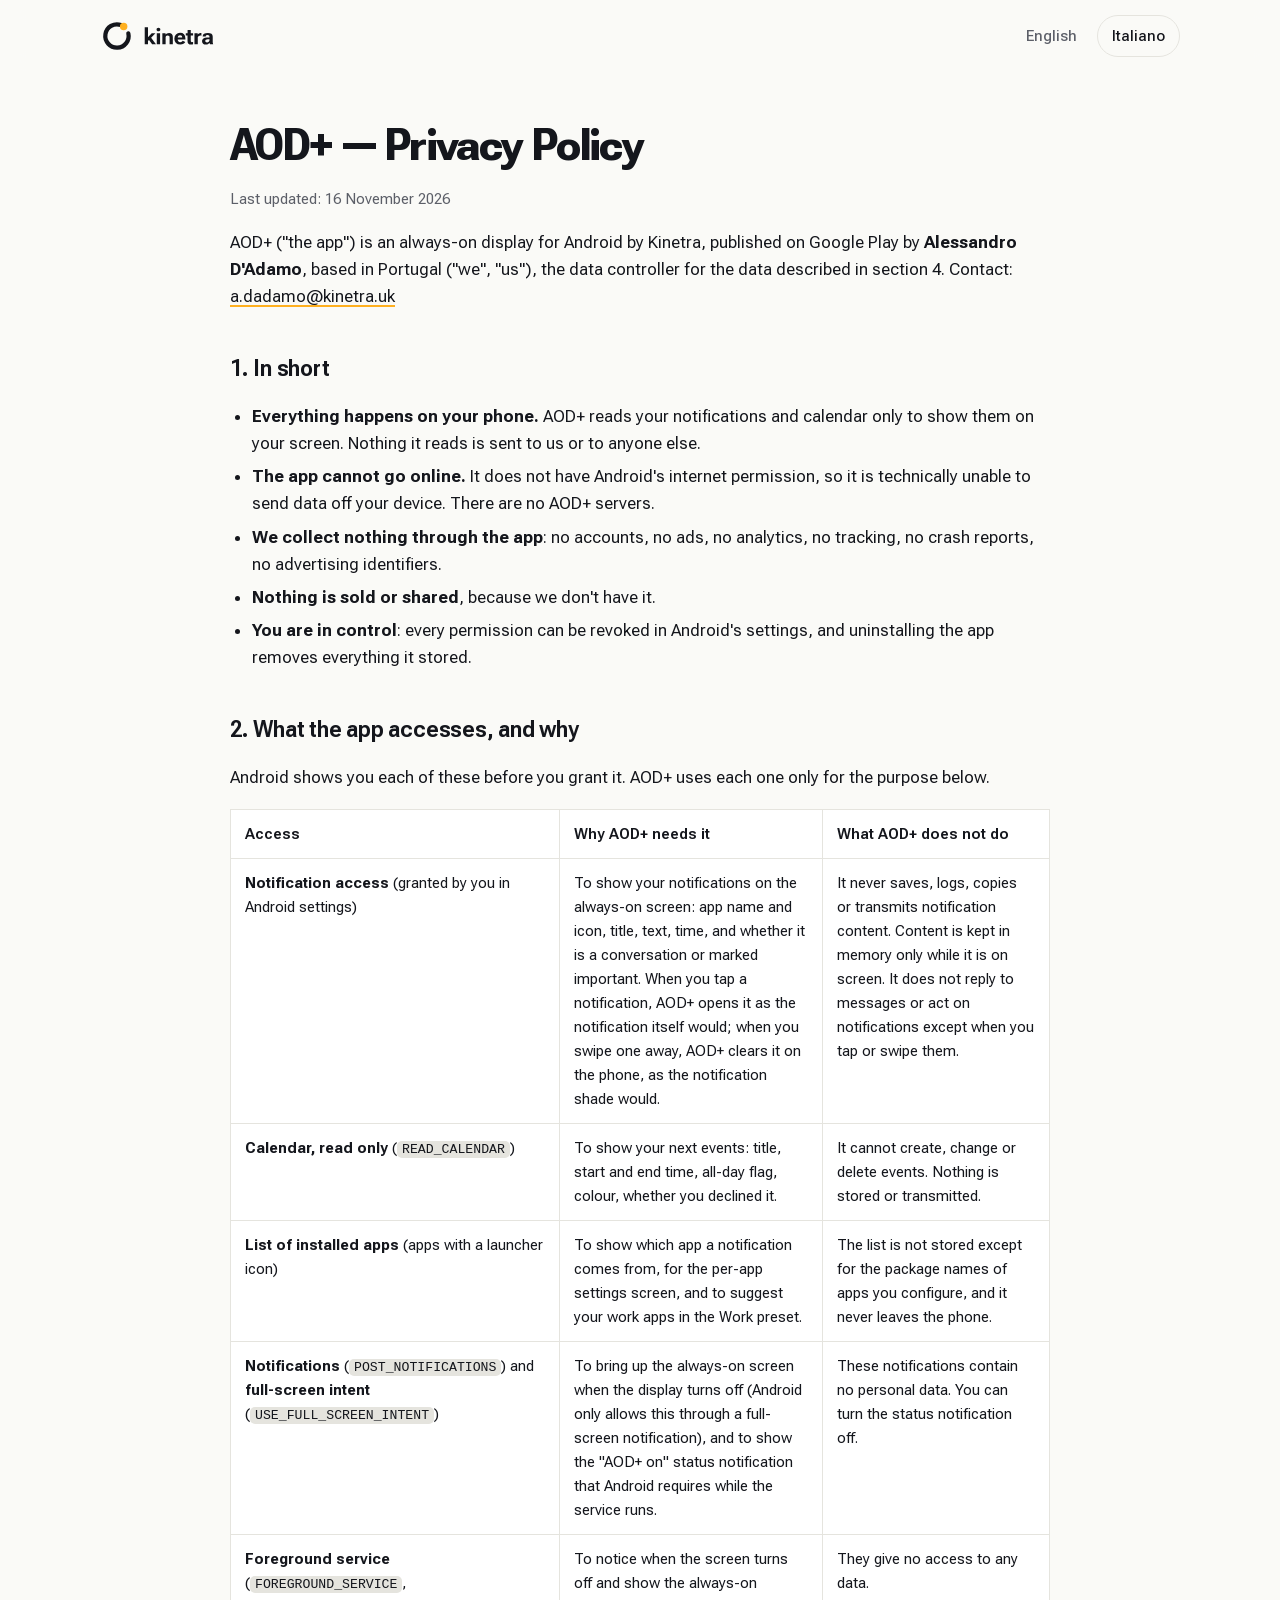
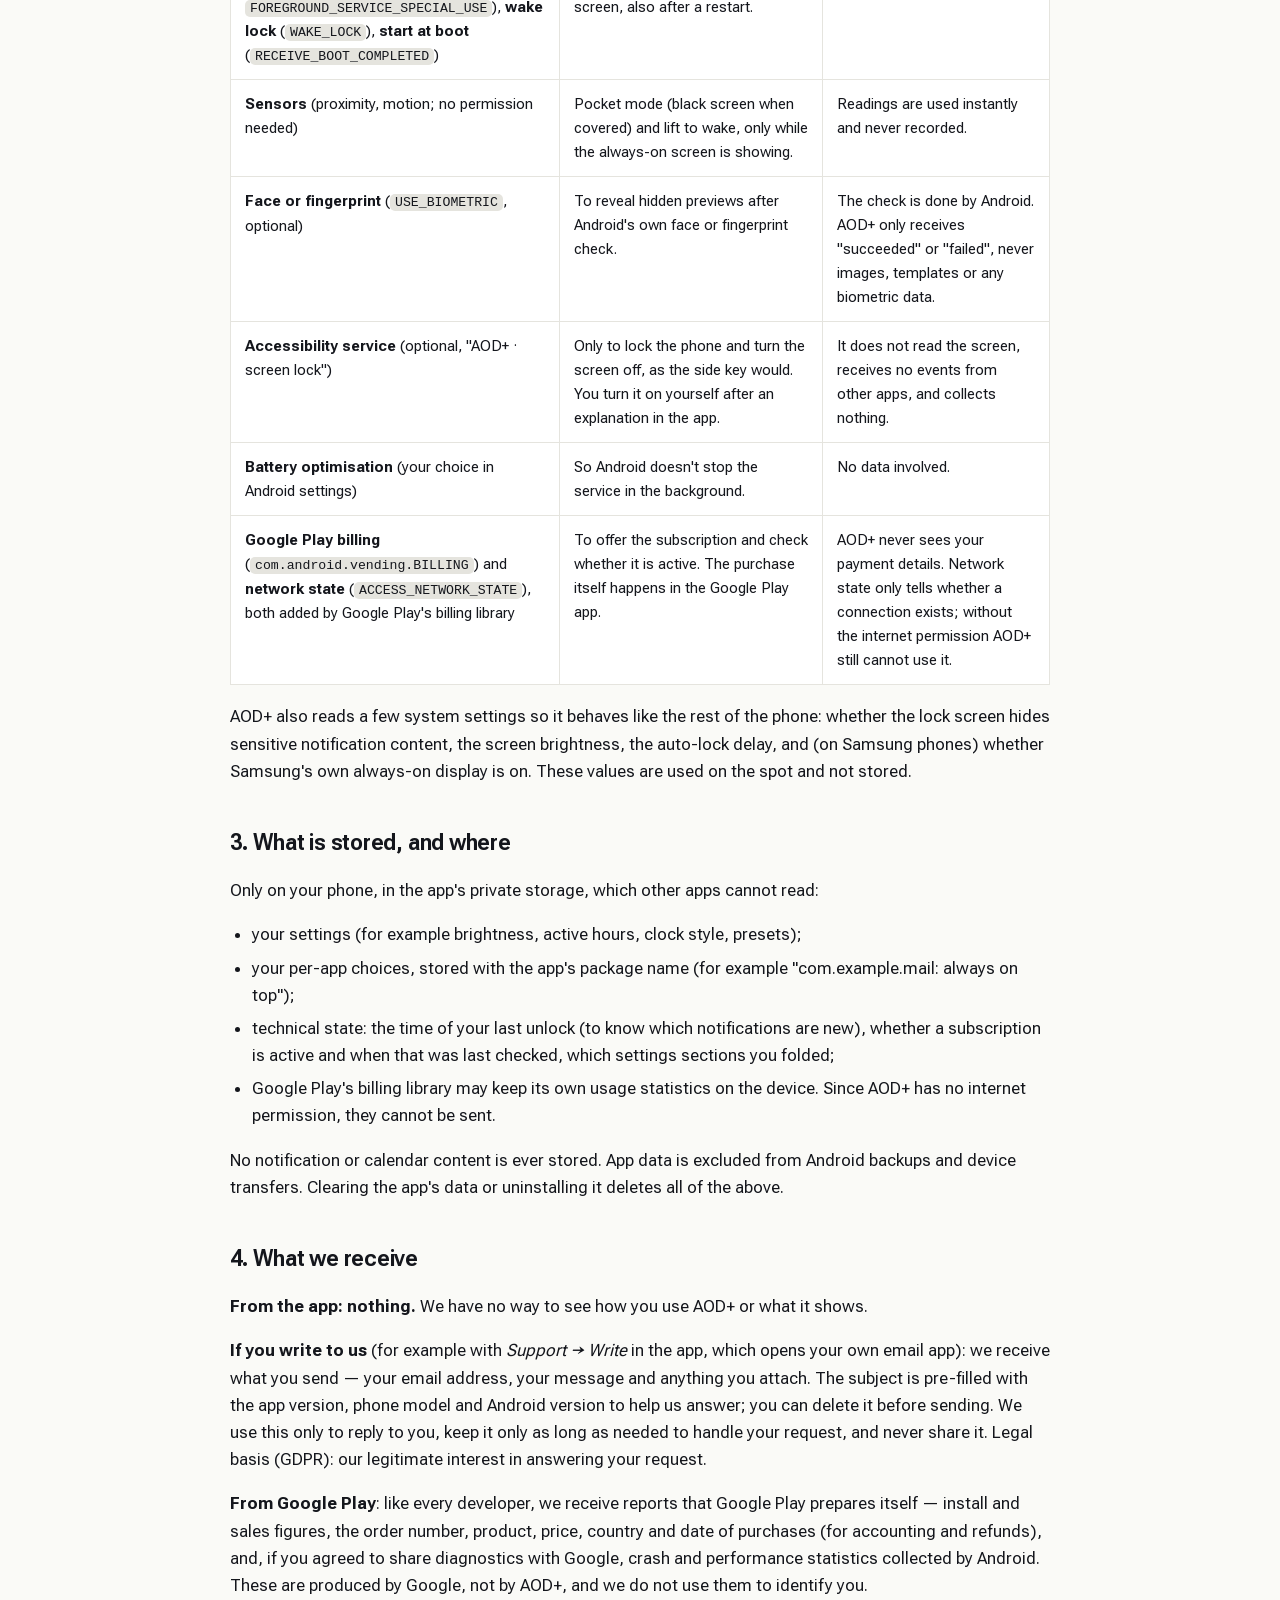
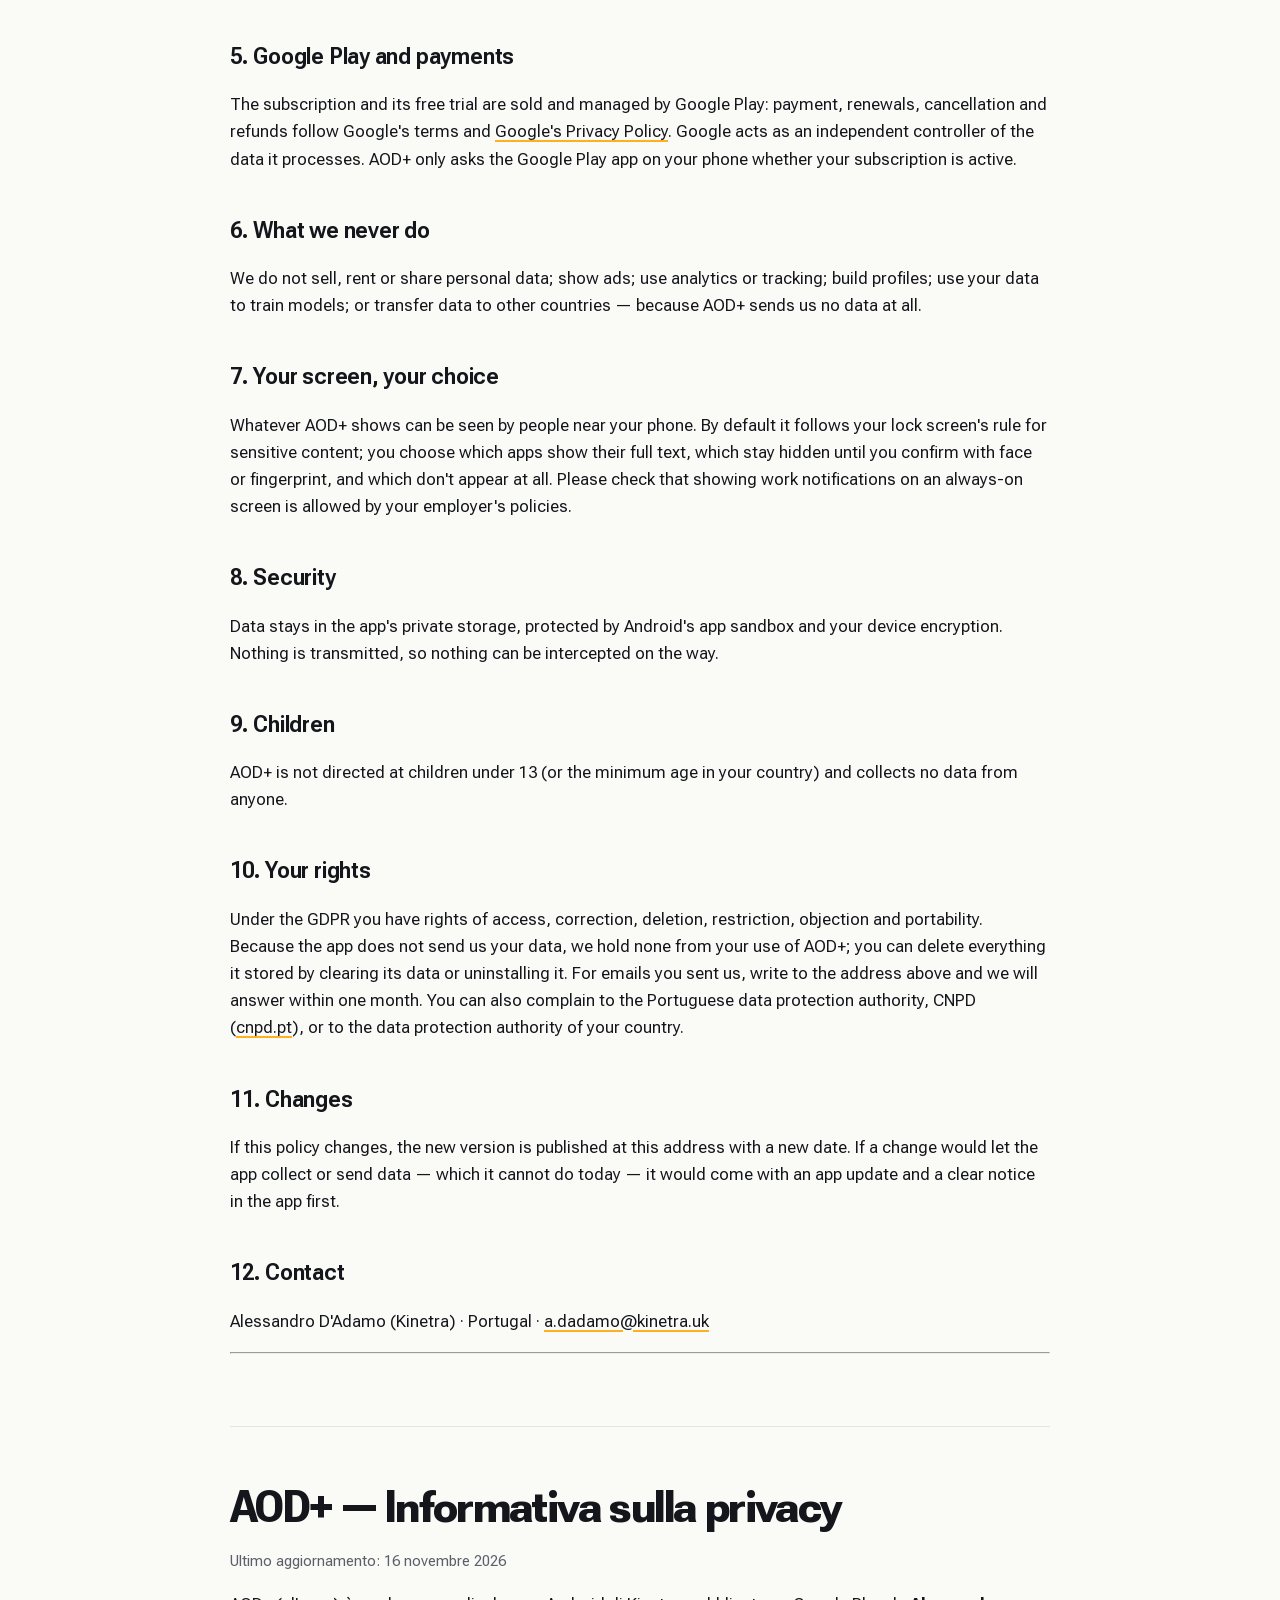
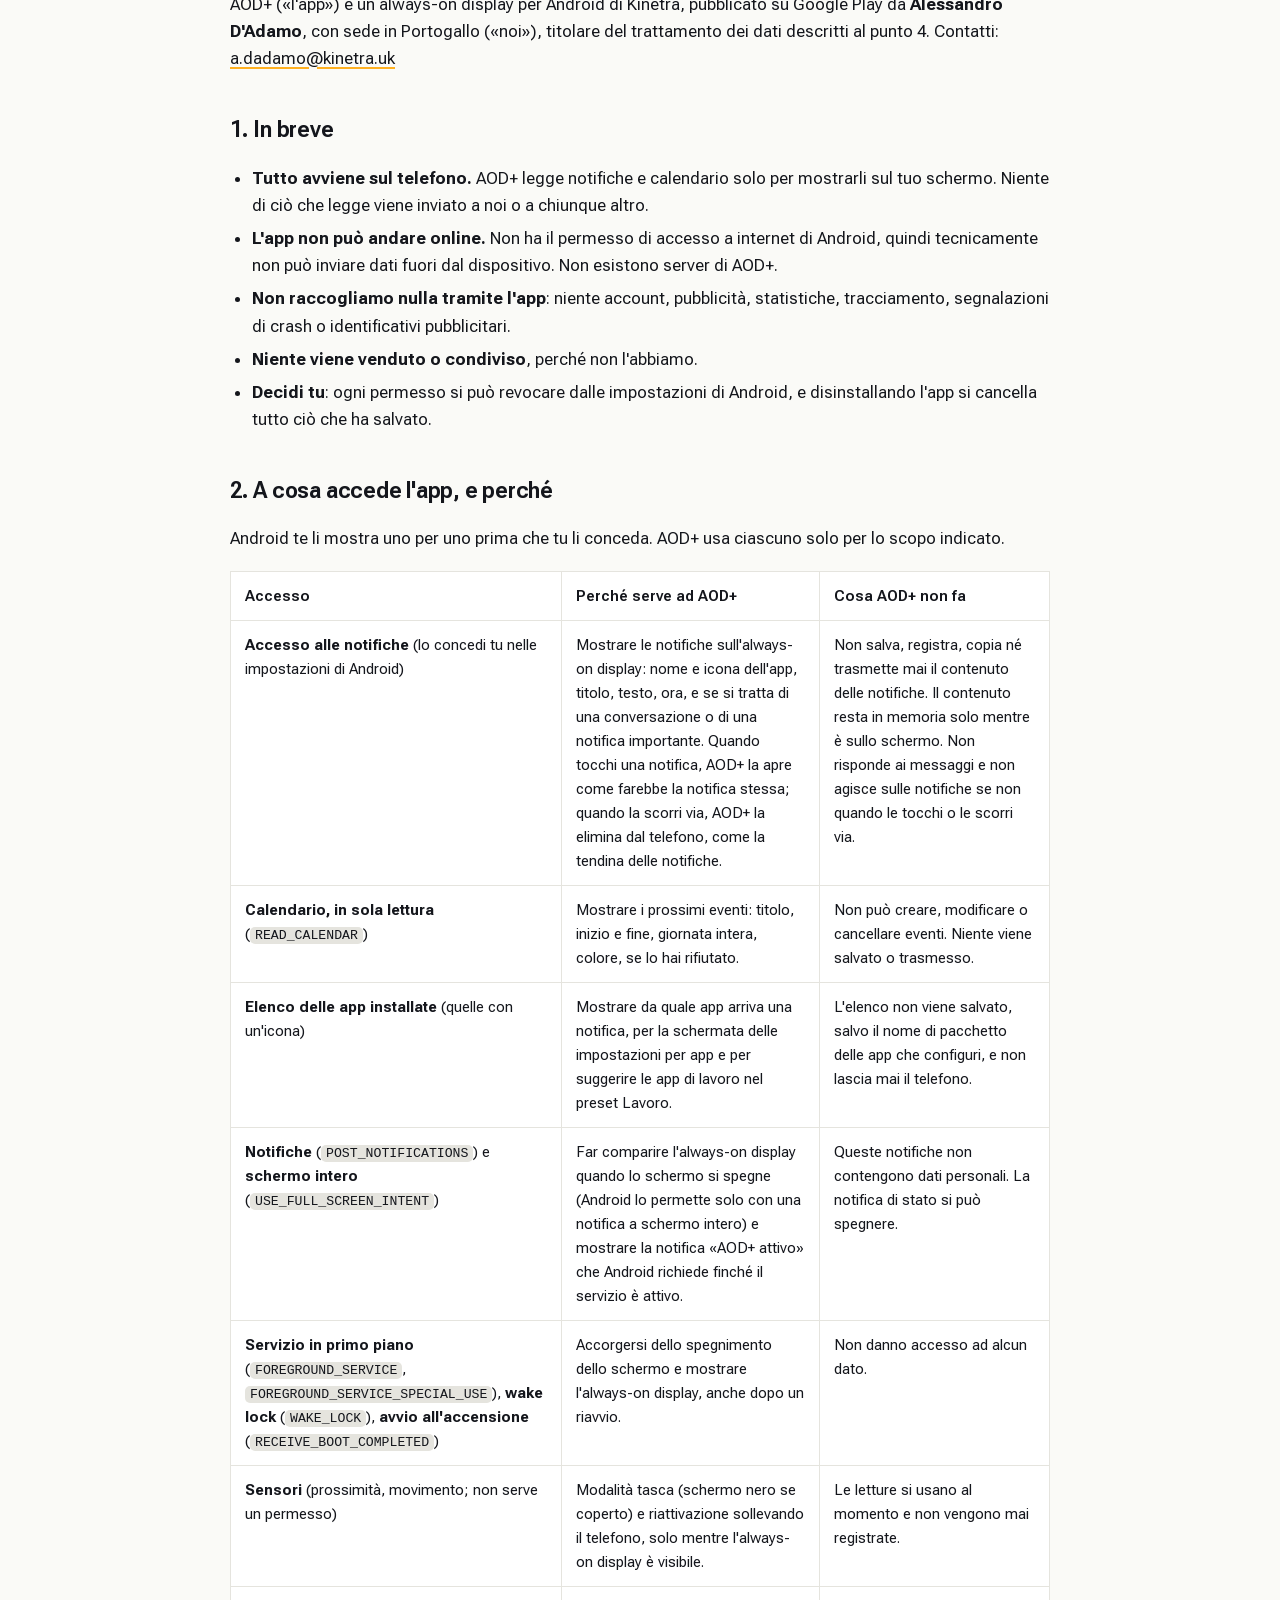
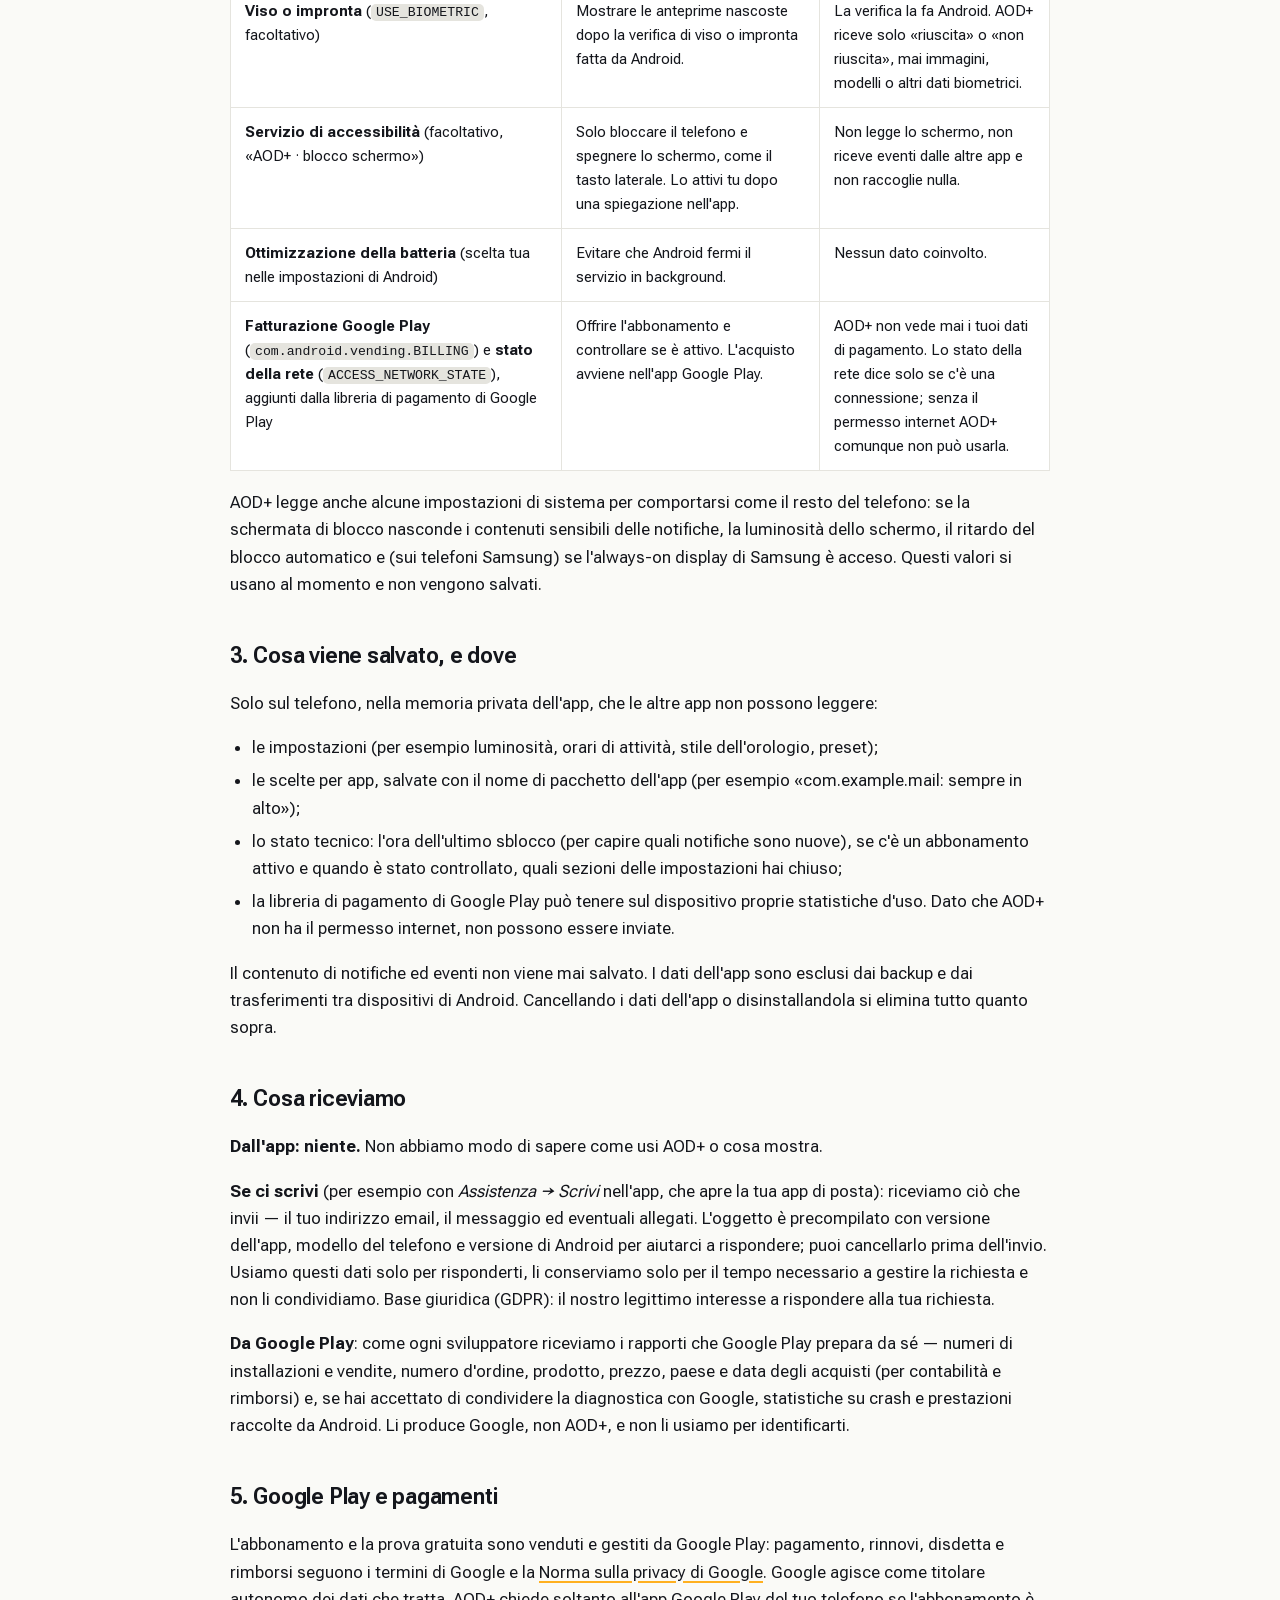
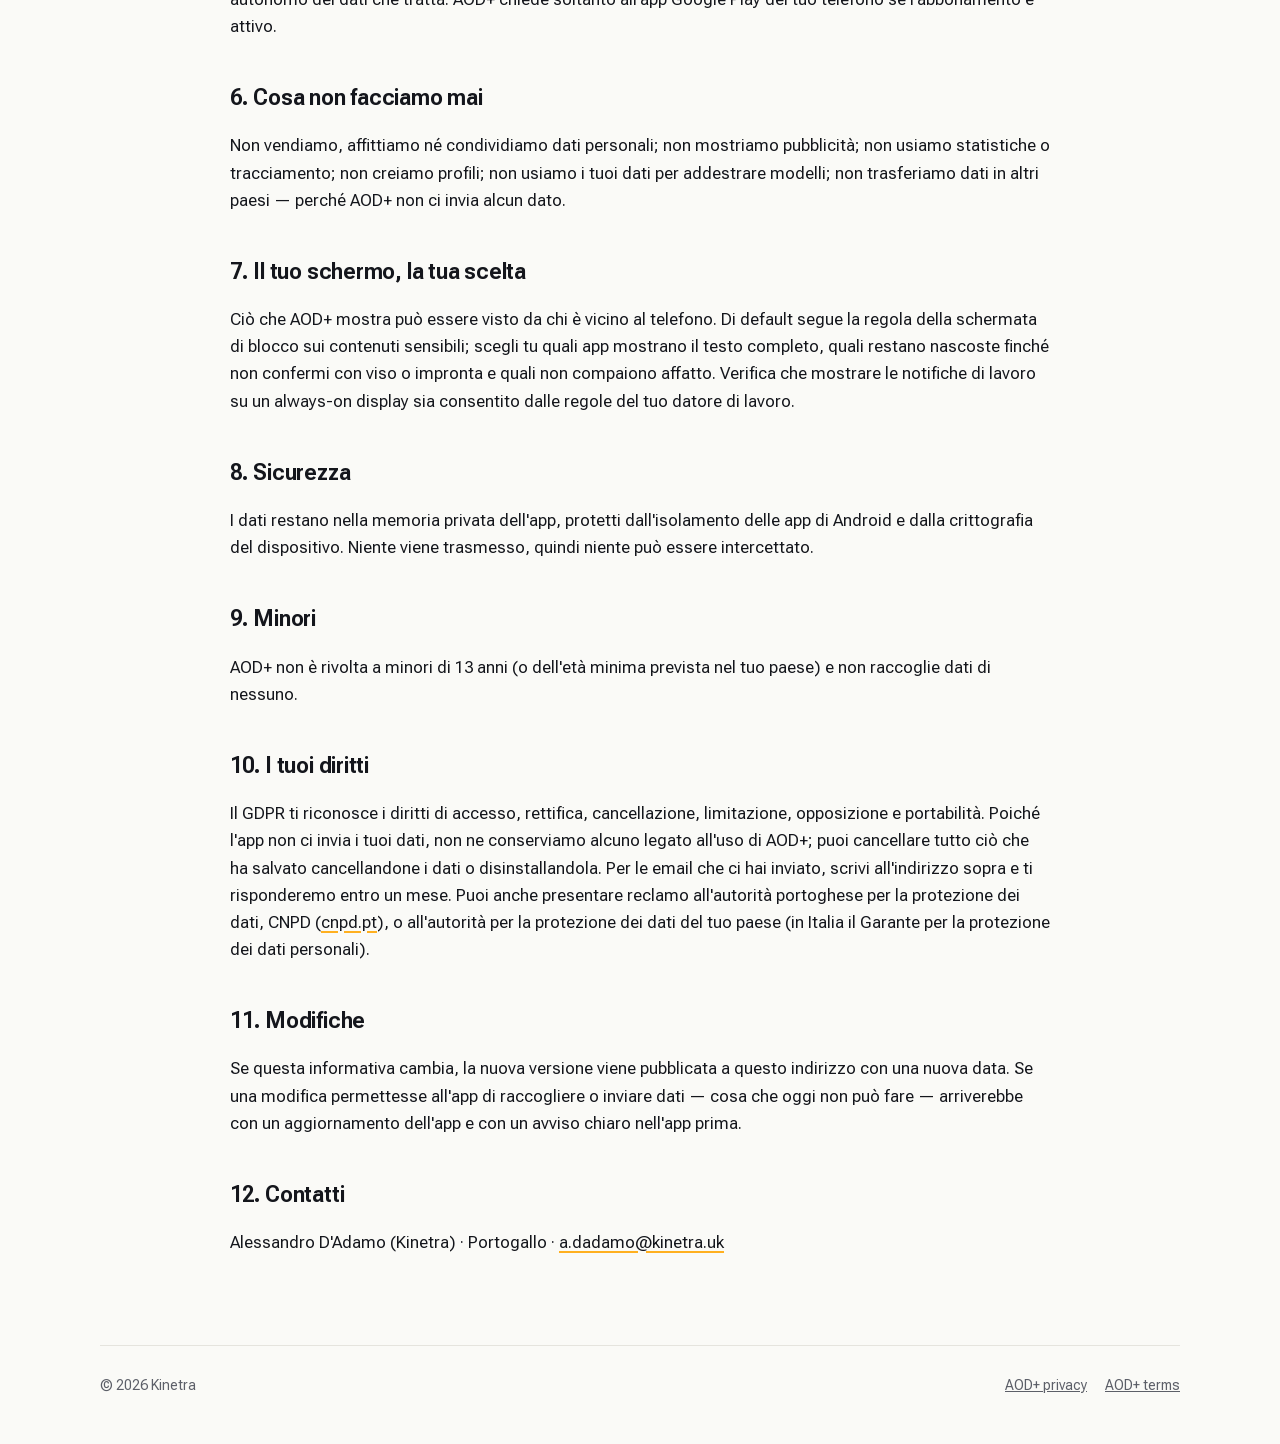
==== aodplus/privacy/index.html @ 79cc8f19 "AOD+ privacy policy and terms at /aodplus/, generated from the app's docs" ====
<!DOCTYPE html>
<html lang="en">
<head>
  <meta charset="utf-8">
  <meta name="viewport" content="width=device-width, initial-scale=1">
  <title>AOD+ Privacy Policy · Kinetra</title>
  <meta name="color-scheme" content="light dark">
  <link rel="icon" href="/assets/mark.svg" type="image/svg+xml">
  <link rel="preload" href="/assets/fonts/roboto-flex.woff2" as="font" type="font/woff2" crossorigin>
  <link rel="stylesheet" href="/assets/brand.css">
  <link rel="stylesheet" href="/assets/style.css">
</head>
<body>
  <header class="top">
    <div class="wrap top-row">
      <a class="logo" href="/" aria-label="Kinetra home">
        <picture>
          <source srcset="/assets/logo-dark.svg" media="(prefers-color-scheme: dark)">
          <img src="/assets/logo-light.svg" alt="Kinetra" height="34">
        </picture>
      </a>
      <nav aria-label="Language">
        <a href="#en">English</a>
        <a href="#it" lang="it" class="nav-cta">Italiano</a>
      </nav>
    </div>
  </header>

  <main class="wrap doc">
<section id="en" lang="en"><div class="markdown-heading"><h1 class="heading-element">AOD+ — Privacy Policy</h1><a id="aod--privacy-policy" class="anchor" aria-label="Permalink: AOD+ — Privacy Policy" href="#aod--privacy-policy"><span aria-hidden="true" class="octicon octicon-link"></span></a></div>
<p><em>Last updated: 16 November 2026</em></p>
<p>AOD+ ("the app") is an always-on display for Android by Kinetra, published on Google Play by
<strong>Alessandro D'Adamo</strong>, based in Portugal ("we", "us"), the data controller for the data described in
section 4. Contact: <a href="mailto:a.dadamo@kinetra.uk">a.dadamo@kinetra.uk</a></p>
<div class="markdown-heading"><h2 class="heading-element">1. In short</h2><a id="1-in-short" class="anchor" aria-label="Permalink: 1. In short" href="#1-in-short"><span aria-hidden="true" class="octicon octicon-link"></span></a></div>
<ul>
<li>
<strong>Everything happens on your phone.</strong> AOD+ reads your notifications and calendar only to show them on
your screen. Nothing it reads is sent to us or to anyone else.</li>
<li>
<strong>The app cannot go online.</strong> It does not have Android's internet permission, so it is technically
unable to send data off your device. There are no AOD+ servers.</li>
<li>
<strong>We collect nothing through the app</strong>: no accounts, no ads, no analytics, no tracking, no crash
reports, no advertising identifiers.</li>
<li>
<strong>Nothing is sold or shared</strong>, because we don't have it.</li>
<li>
<strong>You are in control</strong>: every permission can be revoked in Android's settings, and uninstalling the
app removes everything it stored.</li>
</ul>
<div class="markdown-heading"><h2 class="heading-element">2. What the app accesses, and why</h2><a id="2-what-the-app-accesses-and-why" class="anchor" aria-label="Permalink: 2. What the app accesses, and why" href="#2-what-the-app-accesses-and-why"><span aria-hidden="true" class="octicon octicon-link"></span></a></div>
<p>Android shows you each of these before you grant it. AOD+ uses each one only for the purpose below.</p>
<table>
<thead>
<tr>
<th>Access</th>
<th>Why AOD+ needs it</th>
<th>What AOD+ does not do</th>
</tr>
</thead>
<tbody>
<tr>
<td>
<strong>Notification access</strong> (granted by you in Android settings)</td>
<td>To show your notifications on the always-on screen: app name and icon, title, text, time, and whether it is a conversation or marked important. When you tap a notification, AOD+ opens it as the notification itself would; when you swipe one away, AOD+ clears it on the phone, as the notification shade would.</td>
<td>It never saves, logs, copies or transmits notification content. Content is kept in memory only while it is on screen. It does not reply to messages or act on notifications except when you tap or swipe them.</td>
</tr>
<tr>
<td>
<strong>Calendar, read only</strong> (<code>READ_CALENDAR</code>)</td>
<td>To show your next events: title, start and end time, all-day flag, colour, whether you declined it.</td>
<td>It cannot create, change or delete events. Nothing is stored or transmitted.</td>
</tr>
<tr>
<td>
<strong>List of installed apps</strong> (apps with a launcher icon)</td>
<td>To show which app a notification comes from, for the per-app settings screen, and to suggest your work apps in the Work preset.</td>
<td>The list is not stored except for the package names of apps you configure, and it never leaves the phone.</td>
</tr>
<tr>
<td>
<strong>Notifications</strong> (<code>POST_NOTIFICATIONS</code>) and <strong>full-screen intent</strong> (<code>USE_FULL_SCREEN_INTENT</code>)</td>
<td>To bring up the always-on screen when the display turns off (Android only allows this through a full-screen notification), and to show the "AOD+ on" status notification that Android requires while the service runs.</td>
<td>These notifications contain no personal data. You can turn the status notification off.</td>
</tr>
<tr>
<td>
<strong>Foreground service</strong> (<code>FOREGROUND_SERVICE</code>, <code>FOREGROUND_SERVICE_SPECIAL_USE</code>), <strong>wake lock</strong> (<code>WAKE_LOCK</code>), <strong>start at boot</strong> (<code>RECEIVE_BOOT_COMPLETED</code>)</td>
<td>To notice when the screen turns off and show the always-on screen, also after a restart.</td>
<td>They give no access to any data.</td>
</tr>
<tr>
<td>
<strong>Sensors</strong> (proximity, motion; no permission needed)</td>
<td>Pocket mode (black screen when covered) and lift to wake, only while the always-on screen is showing.</td>
<td>Readings are used instantly and never recorded.</td>
</tr>
<tr>
<td>
<strong>Face or fingerprint</strong> (<code>USE_BIOMETRIC</code>, optional)</td>
<td>To reveal hidden previews after Android's own face or fingerprint check.</td>
<td>The check is done by Android. AOD+ only receives "succeeded" or "failed", never images, templates or any biometric data.</td>
</tr>
<tr>
<td>
<strong>Accessibility service</strong> (optional, "AOD+ · screen lock")</td>
<td>Only to lock the phone and turn the screen off, as the side key would. You turn it on yourself after an explanation in the app.</td>
<td>It does not read the screen, receives no events from other apps, and collects nothing.</td>
</tr>
<tr>
<td>
<strong>Battery optimisation</strong> (your choice in Android settings)</td>
<td>So Android doesn't stop the service in the background.</td>
<td>No data involved.</td>
</tr>
<tr>
<td>
<strong>Google Play billing</strong> (<code>com.android.vending.BILLING</code>) and <strong>network state</strong> (<code>ACCESS_NETWORK_STATE</code>), both added by Google Play's billing library</td>
<td>To offer the subscription and check whether it is active. The purchase itself happens in the Google Play app.</td>
<td>AOD+ never sees your payment details. Network state only tells whether a connection exists; without the internet permission AOD+ still cannot use it.</td>
</tr>
</tbody>
</table>
<p>AOD+ also reads a few system settings so it behaves like the rest of the phone: whether the lock screen
hides sensitive notification content, the screen brightness, the auto-lock delay, and (on Samsung phones)
whether Samsung's own always-on display is on. These values are used on the spot and not stored.</p>
<div class="markdown-heading"><h2 class="heading-element">3. What is stored, and where</h2><a id="3-what-is-stored-and-where" class="anchor" aria-label="Permalink: 3. What is stored, and where" href="#3-what-is-stored-and-where"><span aria-hidden="true" class="octicon octicon-link"></span></a></div>
<p>Only on your phone, in the app's private storage, which other apps cannot read:</p>
<ul>
<li>your settings (for example brightness, active hours, clock style, presets);</li>
<li>your per-app choices, stored with the app's package name (for example "com.example.mail: always on top");</li>
<li>technical state: the time of your last unlock (to know which notifications are new), whether a
subscription is active and when that was last checked, which settings sections you folded;</li>
<li>Google Play's billing library may keep its own usage statistics on the device. Since AOD+ has no
internet permission, they cannot be sent.</li>
</ul>
<p>No notification or calendar content is ever stored. App data is excluded from Android backups and device
transfers. Clearing the app's data or uninstalling it deletes all of the above.</p>
<div class="markdown-heading"><h2 class="heading-element">4. What we receive</h2><a id="4-what-we-receive" class="anchor" aria-label="Permalink: 4. What we receive" href="#4-what-we-receive"><span aria-hidden="true" class="octicon octicon-link"></span></a></div>
<p><strong>From the app: nothing.</strong> We have no way to see how you use AOD+ or what it shows.</p>
<p><strong>If you write to us</strong> (for example with <em>Support → Write</em> in the app, which opens your own email app):
we receive what you send — your email address, your message and anything you attach. The subject is
pre-filled with the app version, phone model and Android version to help us answer; you can delete it
before sending. We use this only to reply to you, keep it only as long as needed to handle your request,
and never share it. Legal basis (GDPR): our legitimate interest in answering your request.</p>
<p><strong>From Google Play</strong>: like every developer, we receive reports that Google Play prepares itself — install
and sales figures, the order number, product, price, country and date of purchases (for accounting and
refunds), and, if you agreed to share diagnostics with Google, crash and performance statistics collected
by Android. These are produced by Google, not by AOD+, and we do not use them to identify you.</p>
<div class="markdown-heading"><h2 class="heading-element">5. Google Play and payments</h2><a id="5-google-play-and-payments" class="anchor" aria-label="Permalink: 5. Google Play and payments" href="#5-google-play-and-payments"><span aria-hidden="true" class="octicon octicon-link"></span></a></div>
<p>The subscription and its free trial are sold and managed by Google Play: payment, renewals, cancellation
and refunds follow Google's terms and <a href="https://policies.google.com/privacy" rel="nofollow">Google's Privacy Policy</a>.
Google acts as an independent controller of the data it processes. AOD+ only asks the Google Play app on
your phone whether your subscription is active.</p>
<div class="markdown-heading"><h2 class="heading-element">6. What we never do</h2><a id="6-what-we-never-do" class="anchor" aria-label="Permalink: 6. What we never do" href="#6-what-we-never-do"><span aria-hidden="true" class="octicon octicon-link"></span></a></div>
<p>We do not sell, rent or share personal data; show ads; use analytics or tracking; build profiles; use
your data to train models; or transfer data to other countries — because AOD+ sends us no data at all.</p>
<div class="markdown-heading"><h2 class="heading-element">7. Your screen, your choice</h2><a id="7-your-screen-your-choice" class="anchor" aria-label="Permalink: 7. Your screen, your choice" href="#7-your-screen-your-choice"><span aria-hidden="true" class="octicon octicon-link"></span></a></div>
<p>Whatever AOD+ shows can be seen by people near your phone. By default it follows your lock screen's rule
for sensitive content; you choose which apps show their full text, which stay hidden until you confirm
with face or fingerprint, and which don't appear at all. Please check that showing work notifications on
an always-on screen is allowed by your employer's policies.</p>
<div class="markdown-heading"><h2 class="heading-element">8. Security</h2><a id="8-security" class="anchor" aria-label="Permalink: 8. Security" href="#8-security"><span aria-hidden="true" class="octicon octicon-link"></span></a></div>
<p>Data stays in the app's private storage, protected by Android's app sandbox and your device encryption.
Nothing is transmitted, so nothing can be intercepted on the way.</p>
<div class="markdown-heading"><h2 class="heading-element">9. Children</h2><a id="9-children" class="anchor" aria-label="Permalink: 9. Children" href="#9-children"><span aria-hidden="true" class="octicon octicon-link"></span></a></div>
<p>AOD+ is not directed at children under 13 (or the minimum age in your country) and collects no data from
anyone.</p>
<div class="markdown-heading"><h2 class="heading-element">10. Your rights</h2><a id="10-your-rights" class="anchor" aria-label="Permalink: 10. Your rights" href="#10-your-rights"><span aria-hidden="true" class="octicon octicon-link"></span></a></div>
<p>Under the GDPR you have rights of access, correction, deletion, restriction,
objection and portability. Because the app does not send us your data, we hold none from your use of
AOD+; you can delete everything it stored by clearing its data or uninstalling it. For emails you sent
us, write to the address above and we will answer within one month. You can also complain to the
Portuguese data protection authority, CNPD (<a href="https://www.cnpd.pt" rel="nofollow">cnpd.pt</a>), or to the data protection
authority of your country.</p>
<div class="markdown-heading"><h2 class="heading-element">11. Changes</h2><a id="11-changes" class="anchor" aria-label="Permalink: 11. Changes" href="#11-changes"><span aria-hidden="true" class="octicon octicon-link"></span></a></div>
<p>If this policy changes, the new version is published at this address with a new date. If a change would
let the app collect or send data — which it cannot do today — it would come with an app update and a
clear notice in the app first.</p>
<div class="markdown-heading"><h2 class="heading-element">12. Contact</h2><a id="12-contact" class="anchor" aria-label="Permalink: 12. Contact" href="#12-contact"><span aria-hidden="true" class="octicon octicon-link"></span></a></div>
<p>Alessandro D'Adamo (Kinetra) · Portugal · <a href="mailto:a.dadamo@kinetra.uk">a.dadamo@kinetra.uk</a></p>
<hr>
</section>
<section id="it" lang="it"><div class="markdown-heading"><h1 class="heading-element">AOD+ — Informativa sulla privacy</h1><a id="aod--informativa-sulla-privacy" class="anchor" aria-label="Permalink: AOD+ — Informativa sulla privacy" href="#aod--informativa-sulla-privacy"><span aria-hidden="true" class="octicon octicon-link"></span></a></div>
<p><em>Ultimo aggiornamento: 16 novembre 2026</em></p>
<p>AOD+ («l'app») è un always-on display per Android di Kinetra, pubblicato su Google Play da
<strong>Alessandro D'Adamo</strong>, con sede in Portogallo («noi»), titolare del trattamento dei dati descritti al
punto 4. Contatti: <a href="mailto:a.dadamo@kinetra.uk">a.dadamo@kinetra.uk</a></p>
<div class="markdown-heading"><h2 class="heading-element">1. In breve</h2><a id="1-in-breve" class="anchor" aria-label="Permalink: 1. In breve" href="#1-in-breve"><span aria-hidden="true" class="octicon octicon-link"></span></a></div>
<ul>
<li>
<strong>Tutto avviene sul telefono.</strong> AOD+ legge notifiche e calendario solo per mostrarli sul tuo schermo.
Niente di ciò che legge viene inviato a noi o a chiunque altro.</li>
<li>
<strong>L'app non può andare online.</strong> Non ha il permesso di accesso a internet di Android, quindi
tecnicamente non può inviare dati fuori dal dispositivo. Non esistono server di AOD+.</li>
<li>
<strong>Non raccogliamo nulla tramite l'app</strong>: niente account, pubblicità, statistiche, tracciamento,
segnalazioni di crash o identificativi pubblicitari.</li>
<li>
<strong>Niente viene venduto o condiviso</strong>, perché non l'abbiamo.</li>
<li>
<strong>Decidi tu</strong>: ogni permesso si può revocare dalle impostazioni di Android, e disinstallando l'app si
cancella tutto ciò che ha salvato.</li>
</ul>
<div class="markdown-heading"><h2 class="heading-element">2. A cosa accede l'app, e perché</h2><a id="2-a-cosa-accede-lapp-e-perché" class="anchor" aria-label="Permalink: 2. A cosa accede l'app, e perché" href="#2-a-cosa-accede-lapp-e-perché"><span aria-hidden="true" class="octicon octicon-link"></span></a></div>
<p>Android te li mostra uno per uno prima che tu li conceda. AOD+ usa ciascuno solo per lo scopo indicato.</p>
<table>
<thead>
<tr>
<th>Accesso</th>
<th>Perché serve ad AOD+</th>
<th>Cosa AOD+ non fa</th>
</tr>
</thead>
<tbody>
<tr>
<td>
<strong>Accesso alle notifiche</strong> (lo concedi tu nelle impostazioni di Android)</td>
<td>Mostrare le notifiche sull'always-on display: nome e icona dell'app, titolo, testo, ora, e se si tratta di una conversazione o di una notifica importante. Quando tocchi una notifica, AOD+ la apre come farebbe la notifica stessa; quando la scorri via, AOD+ la elimina dal telefono, come la tendina delle notifiche.</td>
<td>Non salva, registra, copia né trasmette mai il contenuto delle notifiche. Il contenuto resta in memoria solo mentre è sullo schermo. Non risponde ai messaggi e non agisce sulle notifiche se non quando le tocchi o le scorri via.</td>
</tr>
<tr>
<td>
<strong>Calendario, in sola lettura</strong> (<code>READ_CALENDAR</code>)</td>
<td>Mostrare i prossimi eventi: titolo, inizio e fine, giornata intera, colore, se lo hai rifiutato.</td>
<td>Non può creare, modificare o cancellare eventi. Niente viene salvato o trasmesso.</td>
</tr>
<tr>
<td>
<strong>Elenco delle app installate</strong> (quelle con un'icona)</td>
<td>Mostrare da quale app arriva una notifica, per la schermata delle impostazioni per app e per suggerire le app di lavoro nel preset Lavoro.</td>
<td>L'elenco non viene salvato, salvo il nome di pacchetto delle app che configuri, e non lascia mai il telefono.</td>
</tr>
<tr>
<td>
<strong>Notifiche</strong> (<code>POST_NOTIFICATIONS</code>) e <strong>schermo intero</strong> (<code>USE_FULL_SCREEN_INTENT</code>)</td>
<td>Far comparire l'always-on display quando lo schermo si spegne (Android lo permette solo con una notifica a schermo intero) e mostrare la notifica «AOD+ attivo» che Android richiede finché il servizio è attivo.</td>
<td>Queste notifiche non contengono dati personali. La notifica di stato si può spegnere.</td>
</tr>
<tr>
<td>
<strong>Servizio in primo piano</strong> (<code>FOREGROUND_SERVICE</code>, <code>FOREGROUND_SERVICE_SPECIAL_USE</code>), <strong>wake lock</strong> (<code>WAKE_LOCK</code>), <strong>avvio all'accensione</strong> (<code>RECEIVE_BOOT_COMPLETED</code>)</td>
<td>Accorgersi dello spegnimento dello schermo e mostrare l'always-on display, anche dopo un riavvio.</td>
<td>Non danno accesso ad alcun dato.</td>
</tr>
<tr>
<td>
<strong>Sensori</strong> (prossimità, movimento; non serve un permesso)</td>
<td>Modalità tasca (schermo nero se coperto) e riattivazione sollevando il telefono, solo mentre l'always-on display è visibile.</td>
<td>Le letture si usano al momento e non vengono mai registrate.</td>
</tr>
<tr>
<td>
<strong>Viso o impronta</strong> (<code>USE_BIOMETRIC</code>, facoltativo)</td>
<td>Mostrare le anteprime nascoste dopo la verifica di viso o impronta fatta da Android.</td>
<td>La verifica la fa Android. AOD+ riceve solo «riuscita» o «non riuscita», mai immagini, modelli o altri dati biometrici.</td>
</tr>
<tr>
<td>
<strong>Servizio di accessibilità</strong> (facoltativo, «AOD+ · blocco schermo»)</td>
<td>Solo bloccare il telefono e spegnere lo schermo, come il tasto laterale. Lo attivi tu dopo una spiegazione nell'app.</td>
<td>Non legge lo schermo, non riceve eventi dalle altre app e non raccoglie nulla.</td>
</tr>
<tr>
<td>
<strong>Ottimizzazione della batteria</strong> (scelta tua nelle impostazioni di Android)</td>
<td>Evitare che Android fermi il servizio in background.</td>
<td>Nessun dato coinvolto.</td>
</tr>
<tr>
<td>
<strong>Fatturazione Google Play</strong> (<code>com.android.vending.BILLING</code>) e <strong>stato della rete</strong> (<code>ACCESS_NETWORK_STATE</code>), aggiunti dalla libreria di pagamento di Google Play</td>
<td>Offrire l'abbonamento e controllare se è attivo. L'acquisto avviene nell'app Google Play.</td>
<td>AOD+ non vede mai i tuoi dati di pagamento. Lo stato della rete dice solo se c'è una connessione; senza il permesso internet AOD+ comunque non può usarla.</td>
</tr>
</tbody>
</table>
<p>AOD+ legge anche alcune impostazioni di sistema per comportarsi come il resto del telefono: se la
schermata di blocco nasconde i contenuti sensibili delle notifiche, la luminosità dello schermo, il ritardo
del blocco automatico e (sui telefoni Samsung) se l'always-on display di Samsung è acceso. Questi valori si
usano al momento e non vengono salvati.</p>
<div class="markdown-heading"><h2 class="heading-element">3. Cosa viene salvato, e dove</h2><a id="3-cosa-viene-salvato-e-dove" class="anchor" aria-label="Permalink: 3. Cosa viene salvato, e dove" href="#3-cosa-viene-salvato-e-dove"><span aria-hidden="true" class="octicon octicon-link"></span></a></div>
<p>Solo sul telefono, nella memoria privata dell'app, che le altre app non possono leggere:</p>
<ul>
<li>le impostazioni (per esempio luminosità, orari di attività, stile dell'orologio, preset);</li>
<li>le scelte per app, salvate con il nome di pacchetto dell'app (per esempio «com.example.mail: sempre in
alto»);</li>
<li>lo stato tecnico: l'ora dell'ultimo sblocco (per capire quali notifiche sono nuove), se c'è un
abbonamento attivo e quando è stato controllato, quali sezioni delle impostazioni hai chiuso;</li>
<li>la libreria di pagamento di Google Play può tenere sul dispositivo proprie statistiche d'uso. Dato che
AOD+ non ha il permesso internet, non possono essere inviate.</li>
</ul>
<p>Il contenuto di notifiche ed eventi non viene mai salvato. I dati dell'app sono esclusi dai backup e dai
trasferimenti tra dispositivi di Android. Cancellando i dati dell'app o disinstallandola si elimina tutto
quanto sopra.</p>
<div class="markdown-heading"><h2 class="heading-element">4. Cosa riceviamo</h2><a id="4-cosa-riceviamo" class="anchor" aria-label="Permalink: 4. Cosa riceviamo" href="#4-cosa-riceviamo"><span aria-hidden="true" class="octicon octicon-link"></span></a></div>
<p><strong>Dall'app: niente.</strong> Non abbiamo modo di sapere come usi AOD+ o cosa mostra.</p>
<p><strong>Se ci scrivi</strong> (per esempio con <em>Assistenza → Scrivi</em> nell'app, che apre la tua app di posta): riceviamo
ciò che invii — il tuo indirizzo email, il messaggio ed eventuali allegati. L'oggetto è precompilato con
versione dell'app, modello del telefono e versione di Android per aiutarci a rispondere; puoi cancellarlo
prima dell'invio. Usiamo questi dati solo per risponderti, li conserviamo solo per il tempo necessario a
gestire la richiesta e non li condividiamo. Base giuridica (GDPR): il nostro legittimo interesse a
rispondere alla tua richiesta.</p>
<p><strong>Da Google Play</strong>: come ogni sviluppatore riceviamo i rapporti che Google Play prepara da sé — numeri di
installazioni e vendite, numero d'ordine, prodotto, prezzo, paese e data degli acquisti (per contabilità e
rimborsi) e, se hai accettato di condividere la diagnostica con Google, statistiche su crash e prestazioni
raccolte da Android. Li produce Google, non AOD+, e non li usiamo per identificarti.</p>
<div class="markdown-heading"><h2 class="heading-element">5. Google Play e pagamenti</h2><a id="5-google-play-e-pagamenti" class="anchor" aria-label="Permalink: 5. Google Play e pagamenti" href="#5-google-play-e-pagamenti"><span aria-hidden="true" class="octicon octicon-link"></span></a></div>
<p>L'abbonamento e la prova gratuita sono venduti e gestiti da Google Play: pagamento, rinnovi, disdetta e
rimborsi seguono i termini di Google e la <a href="https://policies.google.com/privacy" rel="nofollow">Norma sulla privacy di Google</a>.
Google agisce come titolare autonomo dei dati che tratta. AOD+ chiede soltanto all'app Google Play del tuo
telefono se l'abbonamento è attivo.</p>
<div class="markdown-heading"><h2 class="heading-element">6. Cosa non facciamo mai</h2><a id="6-cosa-non-facciamo-mai" class="anchor" aria-label="Permalink: 6. Cosa non facciamo mai" href="#6-cosa-non-facciamo-mai"><span aria-hidden="true" class="octicon octicon-link"></span></a></div>
<p>Non vendiamo, affittiamo né condividiamo dati personali; non mostriamo pubblicità; non usiamo statistiche
o tracciamento; non creiamo profili; non usiamo i tuoi dati per addestrare modelli; non trasferiamo dati in
altri paesi — perché AOD+ non ci invia alcun dato.</p>
<div class="markdown-heading"><h2 class="heading-element">7. Il tuo schermo, la tua scelta</h2><a id="7-il-tuo-schermo-la-tua-scelta" class="anchor" aria-label="Permalink: 7. Il tuo schermo, la tua scelta" href="#7-il-tuo-schermo-la-tua-scelta"><span aria-hidden="true" class="octicon octicon-link"></span></a></div>
<p>Ciò che AOD+ mostra può essere visto da chi è vicino al telefono. Di default segue la regola della
schermata di blocco sui contenuti sensibili; scegli tu quali app mostrano il testo completo, quali restano
nascoste finché non confermi con viso o impronta e quali non compaiono affatto. Verifica che mostrare le
notifiche di lavoro su un always-on display sia consentito dalle regole del tuo datore di lavoro.</p>
<div class="markdown-heading"><h2 class="heading-element">8. Sicurezza</h2><a id="8-sicurezza" class="anchor" aria-label="Permalink: 8. Sicurezza" href="#8-sicurezza"><span aria-hidden="true" class="octicon octicon-link"></span></a></div>
<p>I dati restano nella memoria privata dell'app, protetti dall'isolamento delle app di Android e dalla
crittografia del dispositivo. Niente viene trasmesso, quindi niente può essere intercettato.</p>
<div class="markdown-heading"><h2 class="heading-element">9. Minori</h2><a id="9-minori" class="anchor" aria-label="Permalink: 9. Minori" href="#9-minori"><span aria-hidden="true" class="octicon octicon-link"></span></a></div>
<p>AOD+ non è rivolta a minori di 13 anni (o dell'età minima prevista nel tuo paese) e non raccoglie dati di
nessuno.</p>
<div class="markdown-heading"><h2 class="heading-element">10. I tuoi diritti</h2><a id="10-i-tuoi-diritti" class="anchor" aria-label="Permalink: 10. I tuoi diritti" href="#10-i-tuoi-diritti"><span aria-hidden="true" class="octicon octicon-link"></span></a></div>
<p>Il GDPR ti riconosce i diritti di accesso, rettifica, cancellazione, limitazione, opposizione e
portabilità. Poiché l'app non ci invia i tuoi dati, non ne conserviamo alcuno legato all'uso di AOD+; puoi
cancellare tutto ciò che ha salvato cancellandone i dati o disinstallandola. Per le email che ci hai
inviato, scrivi all'indirizzo sopra e ti risponderemo entro un mese. Puoi anche presentare reclamo
all'autorità portoghese per la protezione dei dati, CNPD (<a href="https://www.cnpd.pt" rel="nofollow">cnpd.pt</a>), o all'autorità
per la protezione dei dati del tuo paese (in Italia il Garante per la protezione dei dati personali).</p>
<div class="markdown-heading"><h2 class="heading-element">11. Modifiche</h2><a id="11-modifiche" class="anchor" aria-label="Permalink: 11. Modifiche" href="#11-modifiche"><span aria-hidden="true" class="octicon octicon-link"></span></a></div>
<p>Se questa informativa cambia, la nuova versione viene pubblicata a questo indirizzo con una nuova data. Se
una modifica permettesse all'app di raccogliere o inviare dati — cosa che oggi non può fare — arriverebbe
con un aggiornamento dell'app e con un avviso chiaro nell'app prima.</p>
<div class="markdown-heading"><h2 class="heading-element">12. Contatti</h2><a id="12-contatti" class="anchor" aria-label="Permalink: 12. Contatti" href="#12-contatti"><span aria-hidden="true" class="octicon octicon-link"></span></a></div>
<p>Alessandro D'Adamo (Kinetra) · Portogallo · <a href="mailto:a.dadamo@kinetra.uk">a.dadamo@kinetra.uk</a></p>
</section>
  </main>

  <footer class="wrap foot">
    <div class="foot-row">
      <span>© 2026 Kinetra</span>
      <span class="foot-links">
        <a href="/aodplus/privacy/">AOD+ privacy</a>
        <a href="/aodplus/terms/">AOD+ terms</a>
      </span>
    </div>
  </footer>
</body>
</html>
---- assets/brand.css ----
:root { --accent: #FFB020; }
---- assets/style.css ----
@font-face {
  font-family: "Roboto Flex";
  src: url("fonts/roboto-flex.woff2") format("woff2");
  font-weight: 400 720;
  font-display: swap;
}

:root {
  --bg: #FAFAF7;
  --surface: #FFFFFF;
  --ink: #14161C;
  --muted: #5C5F68;
  --line: #E5E4DE;
  --app-bg: #0D1F1F;
  --radius: 20px;
  --wrap: 1080px;
}

@media (prefers-color-scheme: dark) {
  :root {
    --bg: #101217;
    --surface: #181B22;
    --ink: #F1F1EE;
    --muted: #A2A5AE;
    --line: #2A2E37;
    --app-bg: #0B1A1A;
  }
}

* { box-sizing: border-box; }

html { scroll-behavior: smooth; }

body {
  margin: 0;
  background: var(--bg);
  color: var(--ink);
  font: 400 17px/1.6 "Roboto Flex", -apple-system, "Segoe UI", Roboto, sans-serif;
  -webkit-font-smoothing: antialiased;
}

a { color: inherit; }

.wrap { width: min(100% - 40px, var(--wrap)); margin-inline: auto; }

/* Header */
.top {
  position: sticky; top: 0; z-index: 10;
  background: color-mix(in srgb, var(--bg) 88%, transparent);
  backdrop-filter: saturate(1.4) blur(12px);
  border-bottom: 1px solid transparent;
}
.top-row { display: flex; align-items: center; justify-content: space-between; height: 72px; }
.logo img { display: block; height: 34px; width: auto; }
nav { display: flex; gap: 6px; align-items: center; }
nav a {
  text-decoration: none; font-weight: 500; font-size: 15px;
  padding: 8px 14px; border-radius: 999px; color: var(--muted);
}
nav a:hover { color: var(--ink); background: var(--line); }
nav a.nav-cta { color: var(--ink); border: 1px solid var(--line); }

/* Hero */
.hero { padding: 96px 0 88px; }
.eyebrow {
  margin: 0 0 18px; font-size: 14px; font-weight: 600; letter-spacing: .08em;
  text-transform: uppercase; color: var(--muted);
}
h1 {
  margin: 0; max-width: 15ch;
  font-size: clamp(42px, 7vw, 84px); line-height: 1.02; letter-spacing: -0.035em;
  font-weight: 680; font-variation-settings: "opsz" 144;
}
.accent-text {
  background: linear-gradient(transparent 62%, color-mix(in srgb, var(--accent) 55%, transparent) 62%);
  padding-inline: .04em;
}
.lead { max-width: 56ch; margin: 28px 0 0; font-size: clamp(18px, 2vw, 21px); color: var(--muted); }
.actions { display: flex; flex-wrap: wrap; gap: 12px; margin-top: 36px; }

.btn {
  display: inline-flex; align-items: center; justify-content: center;
  min-height: 48px; padding: 0 22px; border-radius: 999px;
  font-weight: 560; text-decoration: none;
  border: 1px solid var(--line); background: var(--surface);
  transition: transform .15s ease, background .15s ease;
}
.btn:hover { transform: translateY(-1px); }
.btn.primary { background: var(--ink); color: var(--bg); border-color: var(--ink); }
.btn.big { min-height: 60px; padding: 0 30px; font-size: 19px; }

/* Apps */
.apps { padding: 24px 0 96px; }
.app-card {
  display: grid; grid-template-columns: 1.1fr .9fr; gap: 48px; align-items: center;
  background: var(--app-bg); color: #EEF3F2;
  border-radius: 32px; padding: 56px 56px 0; overflow: hidden;
}
.app-head { display: flex; align-items: center; gap: 16px; margin-bottom: 22px; }
.app-head img { border-radius: 14px; }
.app-card h2 { margin: 0; font-size: 34px; letter-spacing: -0.02em; font-weight: 680; }
.app-tag { margin: 2px 0 0; color: #9FC7C2; font-size: 15px; }
.app-copy { padding-bottom: 56px; }
.app-copy > p { color: #C9D6D4; margin: 0 0 18px; }
.ticks { list-style: none; padding: 0; margin: 0 0 26px; }
.ticks li { position: relative; padding-left: 28px; margin: 10px 0; color: #DCE6E4; }
.ticks li::before {
  content: ""; position: absolute; left: 2px; top: .58em;
  width: 12px; height: 7px; border: solid #4FD1C1; border-width: 0 0 2.5px 2.5px;
  transform: rotate(-45deg) translateY(-50%);
}
.soon { display: inline-flex; align-items: center; gap: 10px; font-weight: 560; margin: 0 0 18px; }
.dot { width: 9px; height: 9px; border-radius: 50%; background: #4FD1C1; box-shadow: 0 0 0 5px rgba(79, 209, 193, .18); }
.small-links { display: flex; gap: 20px; font-size: 14px; margin: 0; }
.small-links a { color: #9FC7C2; }
.app-shot { align-self: end; display: flex; justify-content: center; }
.app-shot img {
  display: block; width: min(100%, 360px); height: auto;
  border-radius: 36px 36px 0 0;
  box-shadow: 0 -10px 60px rgba(79, 209, 193, .25);
}

/* Services */
.services { padding: 24px 0 96px; }
.services h2, .contact h2 {
  margin: 0; font-size: clamp(30px, 4vw, 44px); letter-spacing: -0.025em; font-weight: 660;
}
.section-lead { margin: 12px 0 0; color: var(--muted); font-size: 19px; }
.grid { display: grid; grid-template-columns: repeat(3, 1fr); gap: 18px; margin-top: 40px; }
.grid article {
  background: var(--surface); border: 1px solid var(--line); border-radius: var(--radius);
  padding: 28px;
}
.grid article::before {
  content: ""; display: block; width: 28px; height: 4px; border-radius: 2px;
  background: var(--accent); margin-bottom: 22px;
}
.grid h3 { margin: 0 0 8px; font-size: 21px; font-weight: 620; letter-spacing: -0.01em; }
.grid p { margin: 0; color: var(--muted); }

/* Contact */
.contact { padding: 72px 0 96px; border-top: 1px solid var(--line); }
.contact .btn { margin-top: 32px; }

/* Footer */
.foot { padding: 28px 0 48px; border-top: 1px solid var(--line); color: var(--muted); font-size: 14px; }
.foot-row { display: flex; justify-content: space-between; flex-wrap: wrap; gap: 12px; }
.foot-links { display: flex; gap: 18px; }
.legal { margin: 14px 0 0; max-width: 80ch; font-size: 13px; line-height: 1.55; }

@media (max-width: 860px) {
  .hero { padding: 64px 0 64px; }
  .app-card { grid-template-columns: 1fr; padding: 36px 26px 0; gap: 8px; border-radius: 24px; }
  .app-copy { padding-bottom: 12px; }
  .grid { grid-template-columns: 1fr; }
}

@media (max-width: 520px) {
  nav a:not(.nav-cta) { display: none; }
  .logo img { height: 30px; }
}

@media (prefers-reduced-motion: reduce) {
  html { scroll-behavior: auto; }
  .btn { transition: none; }
}

@media (prefers-color-scheme: dark) {
  .app-card { border: 1px solid #1E3333; }
  .accent-text { background: none; color: var(--accent); }
}

/* Legal pages (aodplus/privacy, aodplus/terms), rendered from Markdown by tools/legal_page.py */
.doc { max-width: 820px; padding: 48px 0 72px; }
.doc section + section { margin-top: 72px; padding-top: 56px; border-top: 1px solid var(--line); }
.doc h1 { font-size: clamp(32px, 5vw, 46px); max-width: none; margin: 0 0 8px; }
.doc h2 { font-size: 22px; font-weight: 640; letter-spacing: -0.01em; margin: 40px 0 10px; }
.doc h3 { font-size: 18px; font-weight: 620; margin: 28px 0 8px; }
.doc p, .doc li { color: var(--ink); }
.doc p em:only-child { color: var(--muted); font-style: normal; font-size: 15px; }
.doc ul, .doc ol { padding-left: 1.3em; }
.doc li { margin: 6px 0; }
.doc a { color: inherit; text-decoration-color: var(--accent); text-decoration-thickness: 2px; text-underline-offset: 3px; }
.doc code { font-size: .88em; background: var(--line); padding: 1px 5px; border-radius: 5px; }
.doc .markdown-heading .anchor, .doc .anchor { display: none; }
.doc table { width: 100%; border-collapse: collapse; margin: 18px 0; font-size: 15px; display: block; overflow-x: auto; }
.doc th, .doc td { text-align: left; vertical-align: top; padding: 12px 14px; border: 1px solid var(--line); min-width: 160px; }
.doc th { background: var(--surface); font-weight: 620; }
.doc td { background: var(--surface); }
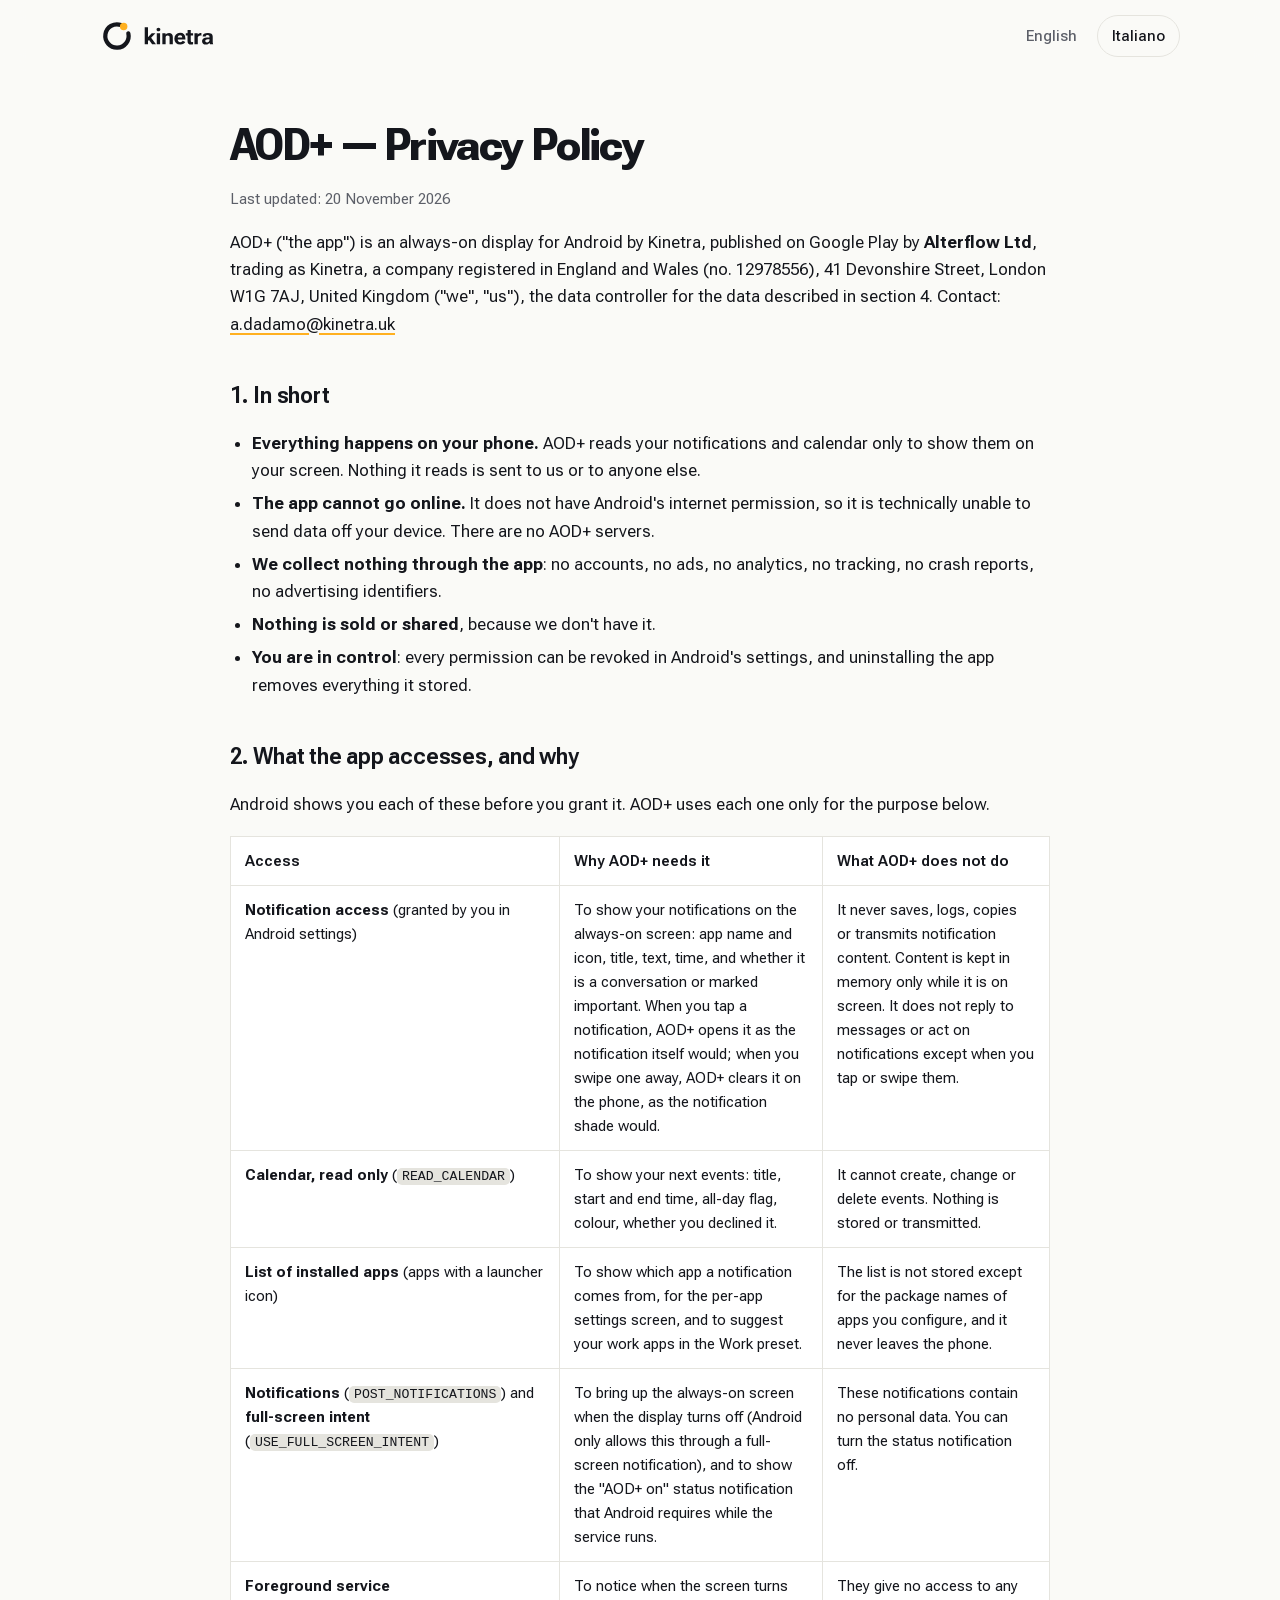
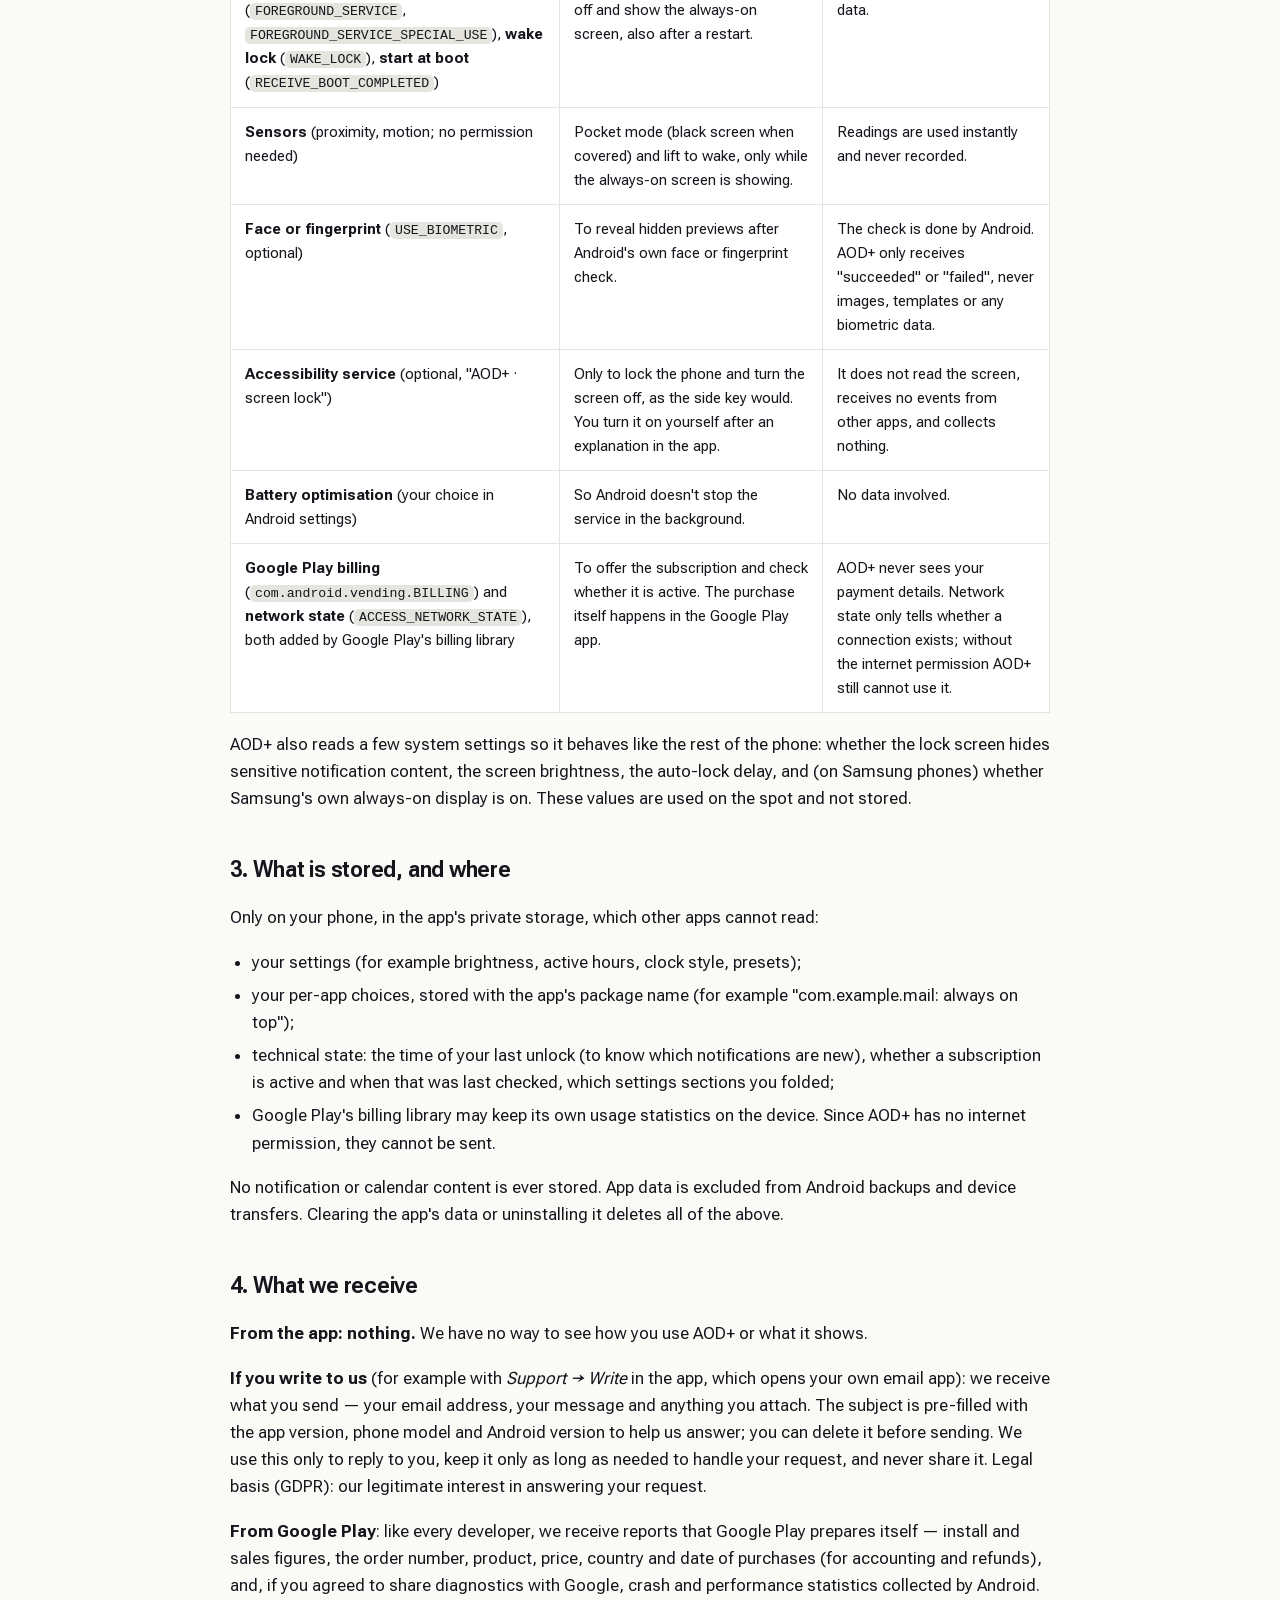
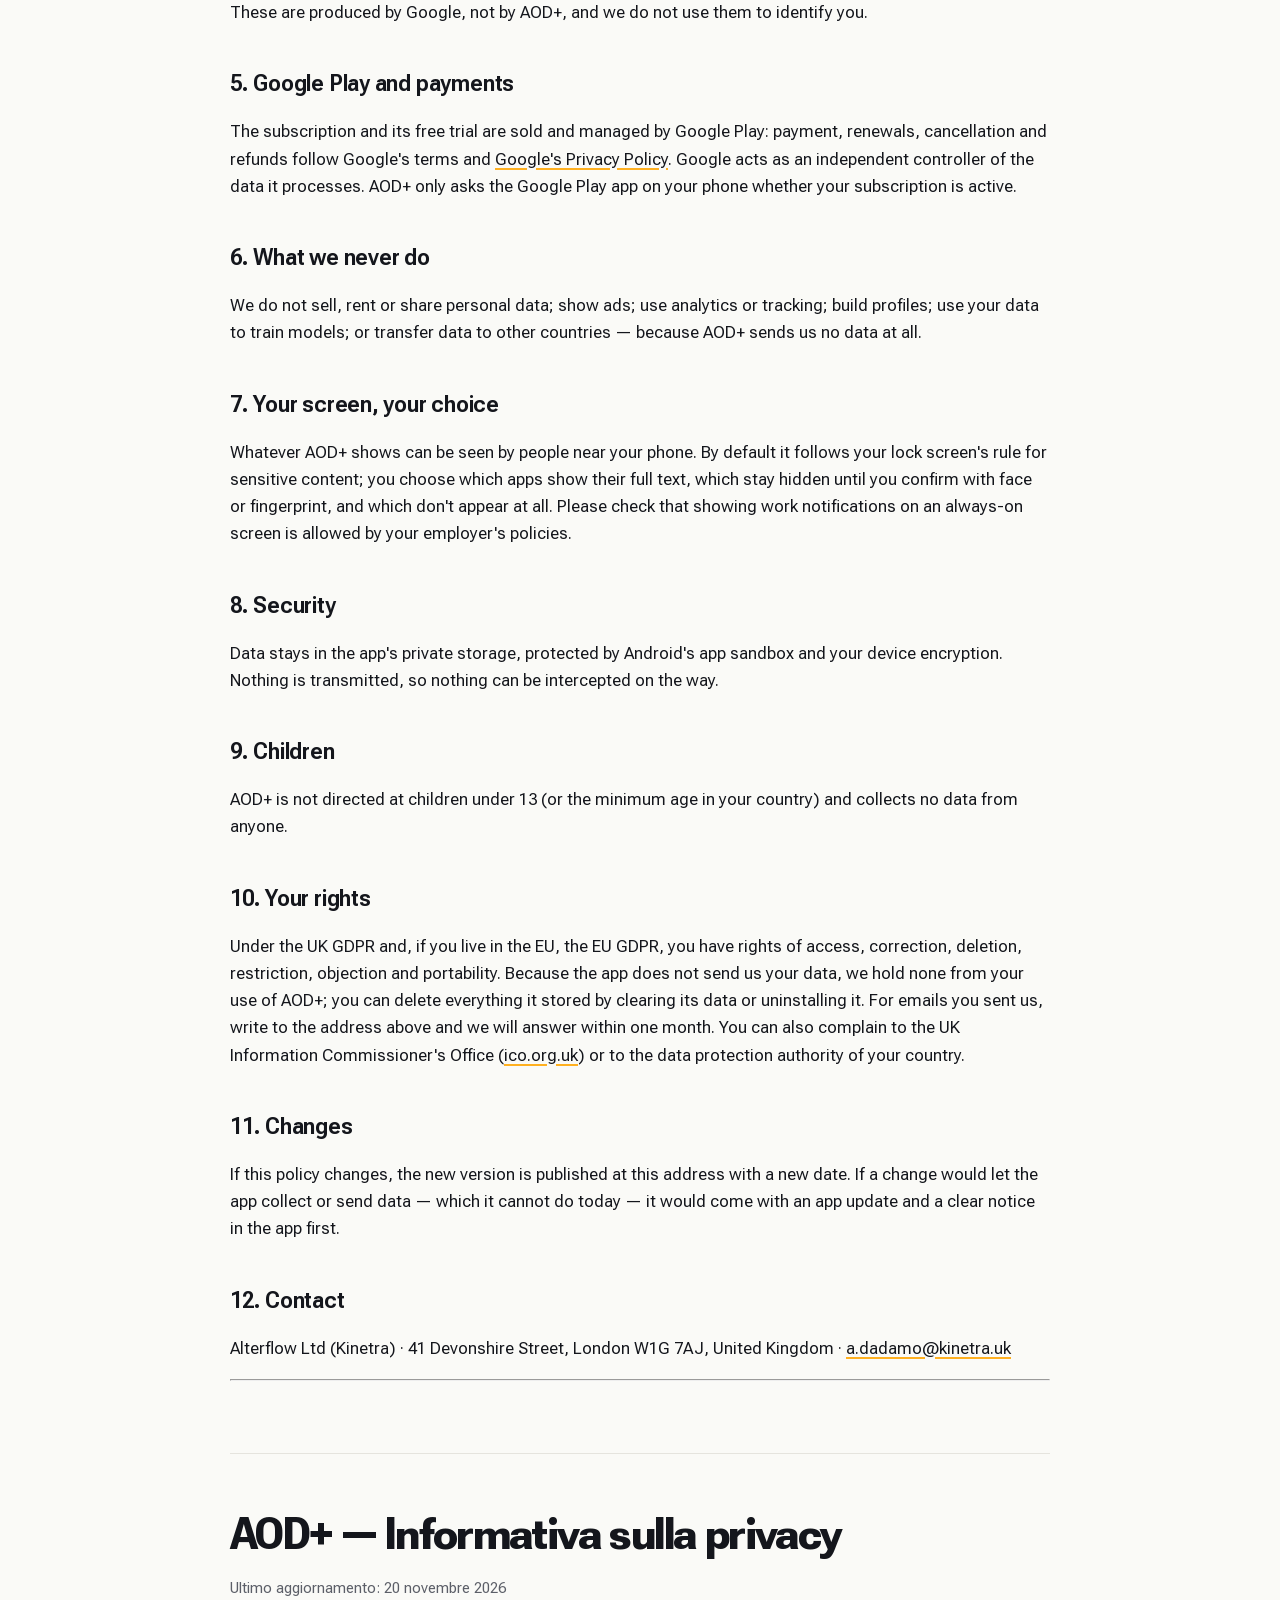
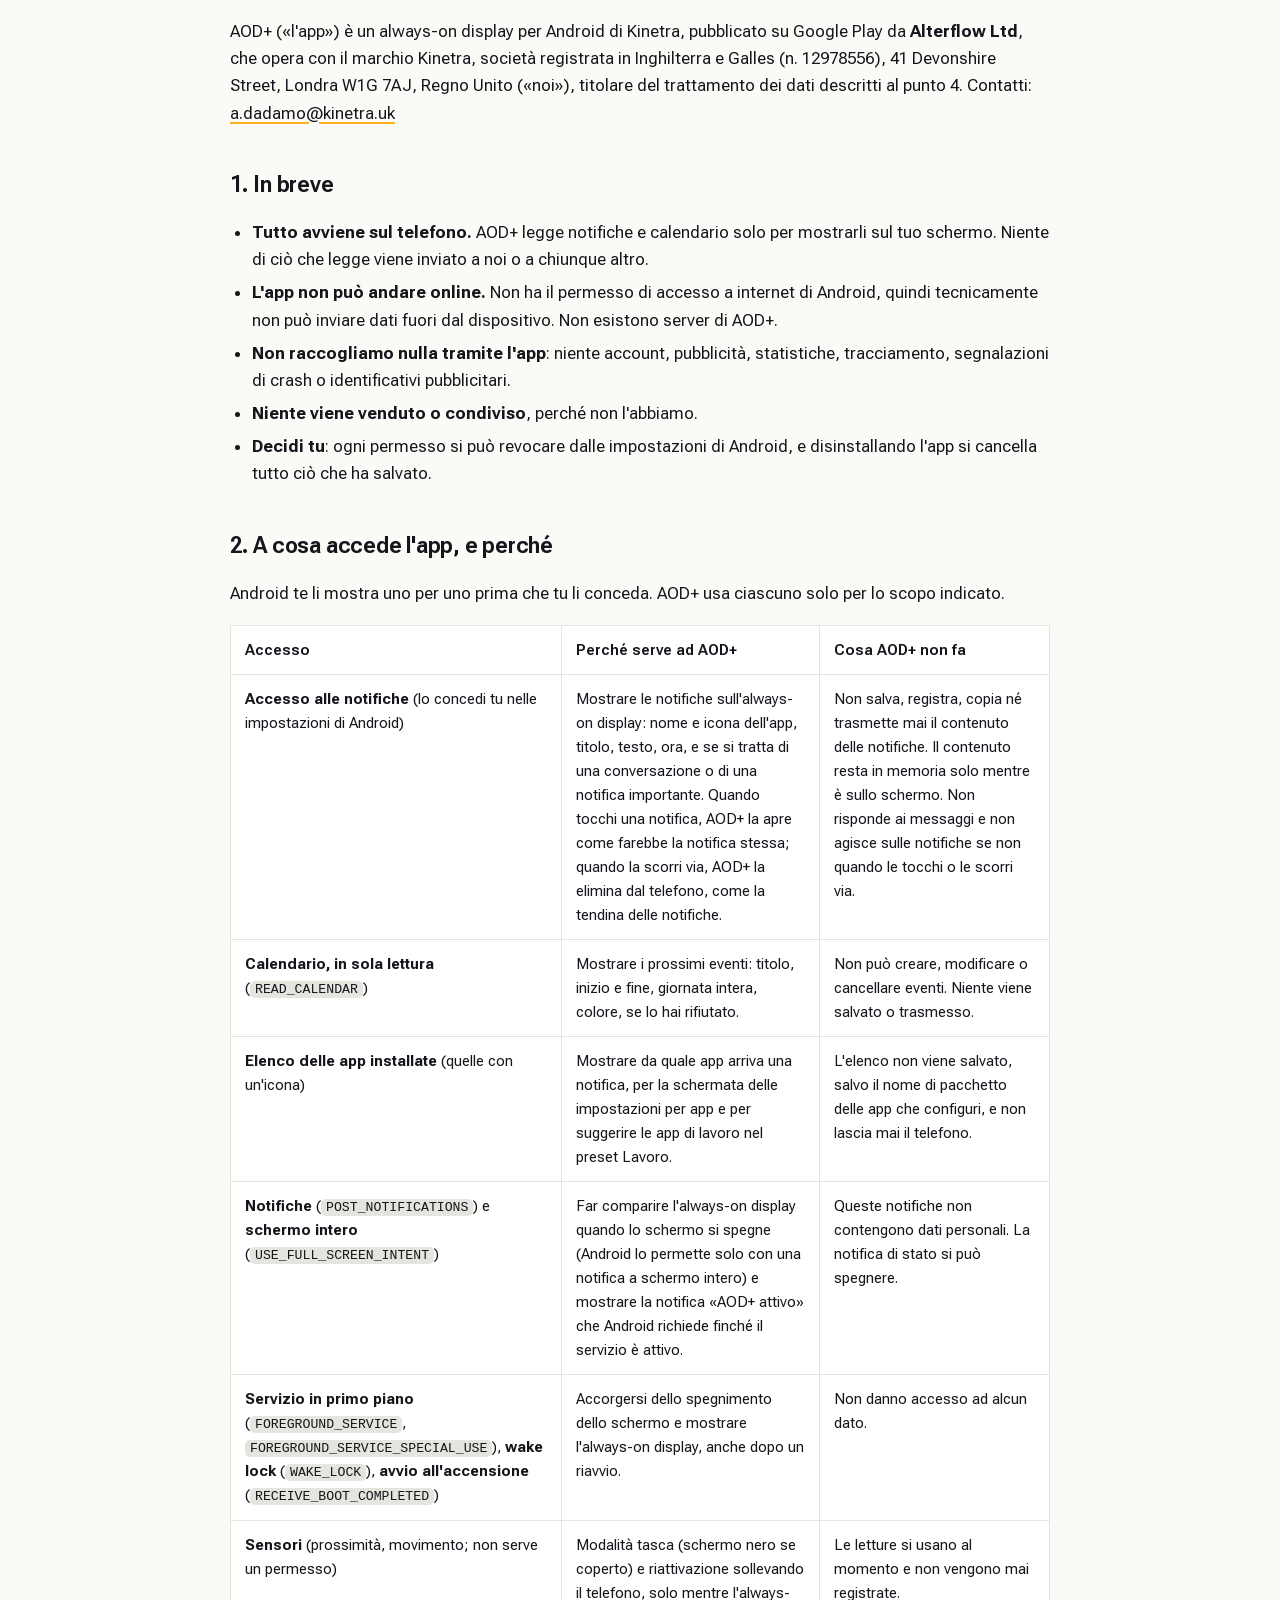
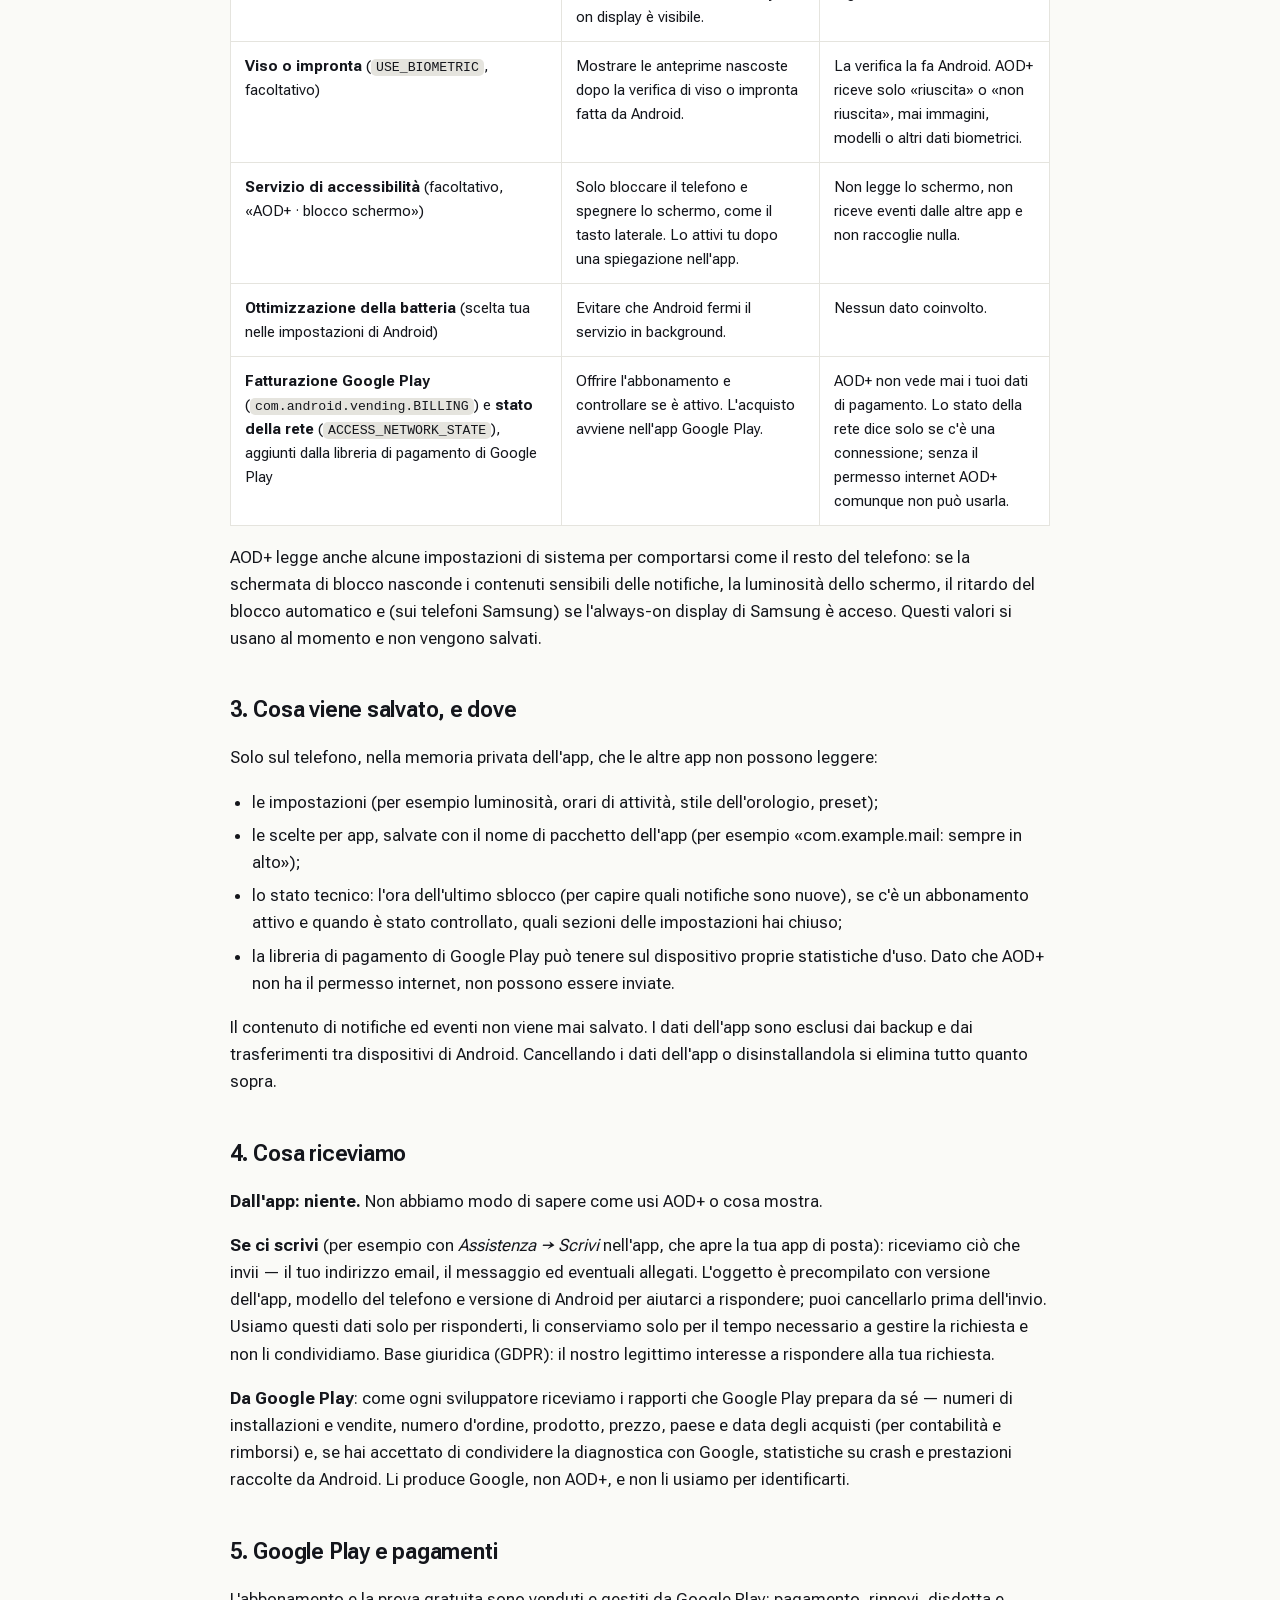
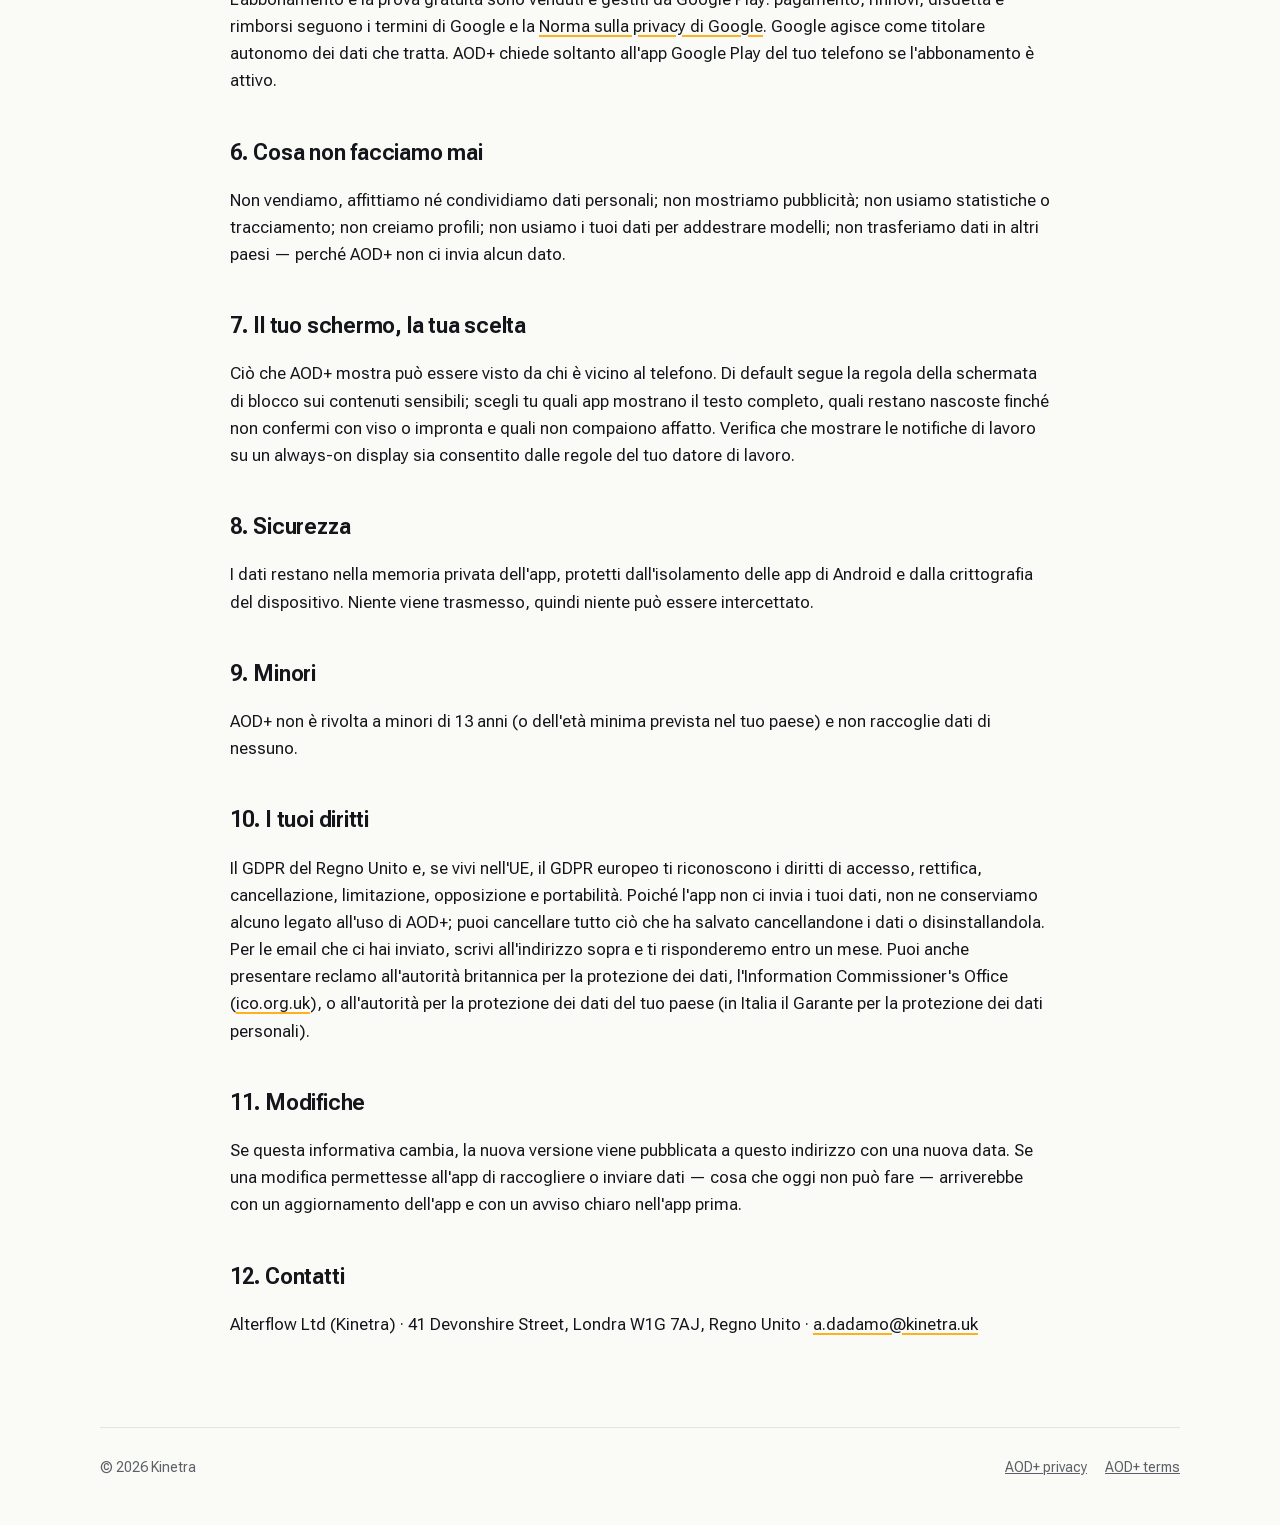
==== commit eea726a4: "AOD+ legal pages from aodplus-app docs" ====
--- a/aodplus/privacy/index.html
+++ b/aodplus/privacy/index.html
@@ -28,10 +28,9 @@
 
   <main class="wrap doc">
 <section id="en" lang="en"><div class="markdown-heading"><h1 class="heading-element">AOD+ — Privacy Policy</h1><a id="aod--privacy-policy" class="anchor" aria-label="Permalink: AOD+ — Privacy Policy" href="#aod--privacy-policy"><span aria-hidden="true" class="octicon octicon-link"></span></a></div>
-<p><em>Last updated: 16 November 2026</em></p>
+<p><em>Last updated: 20 November 2026</em></p>
 <p>AOD+ ("the app") is an always-on display for Android by Kinetra, published on Google Play by
-<strong>Alessandro D'Adamo</strong>, based in Portugal ("we", "us"), the data controller for the data described in
-section 4. Contact: <a href="mailto:a.dadamo@kinetra.uk">a.dadamo@kinetra.uk</a></p>
+<strong>Alterflow Ltd</strong>, trading as Kinetra, a company registered in England and Wales (no. 12978556), 41 Devonshire Street, London W1G 7AJ, United Kingdom ("we", "us"), the data controller for the data described in section 4. Contact: <a href="mailto:a.dadamo@kinetra.uk">a.dadamo@kinetra.uk</a></p>
 <div class="markdown-heading"><h2 class="heading-element">1. In short</h2><a id="1-in-short" class="anchor" aria-label="Permalink: 1. In short" href="#1-in-short"><span aria-hidden="true" class="octicon octicon-link"></span></a></div>
 <ul>
 <li>
@@ -168,25 +167,24 @@
 <p>AOD+ is not directed at children under 13 (or the minimum age in your country) and collects no data from
 anyone.</p>
 <div class="markdown-heading"><h2 class="heading-element">10. Your rights</h2><a id="10-your-rights" class="anchor" aria-label="Permalink: 10. Your rights" href="#10-your-rights"><span aria-hidden="true" class="octicon octicon-link"></span></a></div>
-<p>Under the GDPR you have rights of access, correction, deletion, restriction,
+<p>Under the UK GDPR and, if you live in the EU, the EU GDPR, you have rights of access, correction, deletion, restriction,
 objection and portability. Because the app does not send us your data, we hold none from your use of
 AOD+; you can delete everything it stored by clearing its data or uninstalling it. For emails you sent
 us, write to the address above and we will answer within one month. You can also complain to the
-Portuguese data protection authority, CNPD (<a href="https://www.cnpd.pt" rel="nofollow">cnpd.pt</a>), or to the data protection
+UK Information Commissioner's Office (<a href="https://ico.org.uk" rel="nofollow">ico.org.uk</a>) or to the data protection
 authority of your country.</p>
 <div class="markdown-heading"><h2 class="heading-element">11. Changes</h2><a id="11-changes" class="anchor" aria-label="Permalink: 11. Changes" href="#11-changes"><span aria-hidden="true" class="octicon octicon-link"></span></a></div>
 <p>If this policy changes, the new version is published at this address with a new date. If a change would
 let the app collect or send data — which it cannot do today — it would come with an app update and a
 clear notice in the app first.</p>
 <div class="markdown-heading"><h2 class="heading-element">12. Contact</h2><a id="12-contact" class="anchor" aria-label="Permalink: 12. Contact" href="#12-contact"><span aria-hidden="true" class="octicon octicon-link"></span></a></div>
-<p>Alessandro D'Adamo (Kinetra) · Portugal · <a href="mailto:a.dadamo@kinetra.uk">a.dadamo@kinetra.uk</a></p>
+<p>Alterflow Ltd (Kinetra) · 41 Devonshire Street, London W1G 7AJ, United Kingdom · <a href="mailto:a.dadamo@kinetra.uk">a.dadamo@kinetra.uk</a></p>
 <hr>
 </section>
 <section id="it" lang="it"><div class="markdown-heading"><h1 class="heading-element">AOD+ — Informativa sulla privacy</h1><a id="aod--informativa-sulla-privacy" class="anchor" aria-label="Permalink: AOD+ — Informativa sulla privacy" href="#aod--informativa-sulla-privacy"><span aria-hidden="true" class="octicon octicon-link"></span></a></div>
-<p><em>Ultimo aggiornamento: 16 novembre 2026</em></p>
+<p><em>Ultimo aggiornamento: 20 novembre 2026</em></p>
 <p>AOD+ («l'app») è un always-on display per Android di Kinetra, pubblicato su Google Play da
-<strong>Alessandro D'Adamo</strong>, con sede in Portogallo («noi»), titolare del trattamento dei dati descritti al
-punto 4. Contatti: <a href="mailto:a.dadamo@kinetra.uk">a.dadamo@kinetra.uk</a></p>
+<strong>Alterflow Ltd</strong>, che opera con il marchio Kinetra, società registrata in Inghilterra e Galles (n. 12978556), 41 Devonshire Street, Londra W1G 7AJ, Regno Unito («noi»), titolare del trattamento dei dati descritti al punto 4. Contatti: <a href="mailto:a.dadamo@kinetra.uk">a.dadamo@kinetra.uk</a></p>
 <div class="markdown-heading"><h2 class="heading-element">1. In breve</h2><a id="1-in-breve" class="anchor" aria-label="Permalink: 1. In breve" href="#1-in-breve"><span aria-hidden="true" class="octicon octicon-link"></span></a></div>
 <ul>
 <li>
@@ -328,18 +326,18 @@
 <p>AOD+ non è rivolta a minori di 13 anni (o dell'età minima prevista nel tuo paese) e non raccoglie dati di
 nessuno.</p>
 <div class="markdown-heading"><h2 class="heading-element">10. I tuoi diritti</h2><a id="10-i-tuoi-diritti" class="anchor" aria-label="Permalink: 10. I tuoi diritti" href="#10-i-tuoi-diritti"><span aria-hidden="true" class="octicon octicon-link"></span></a></div>
-<p>Il GDPR ti riconosce i diritti di accesso, rettifica, cancellazione, limitazione, opposizione e
+<p>Il GDPR del Regno Unito e, se vivi nell'UE, il GDPR europeo ti riconoscono i diritti di accesso, rettifica, cancellazione, limitazione, opposizione e
 portabilità. Poiché l'app non ci invia i tuoi dati, non ne conserviamo alcuno legato all'uso di AOD+; puoi
 cancellare tutto ciò che ha salvato cancellandone i dati o disinstallandola. Per le email che ci hai
 inviato, scrivi all'indirizzo sopra e ti risponderemo entro un mese. Puoi anche presentare reclamo
-all'autorità portoghese per la protezione dei dati, CNPD (<a href="https://www.cnpd.pt" rel="nofollow">cnpd.pt</a>), o all'autorità
-per la protezione dei dati del tuo paese (in Italia il Garante per la protezione dei dati personali).</p>
+all'autorità britannica per la protezione dei dati, l'Information Commissioner's Office
+(<a href="https://ico.org.uk" rel="nofollow">ico.org.uk</a>), o all'autorità per la protezione dei dati del tuo paese (in Italia il Garante per la protezione dei dati personali).</p>
 <div class="markdown-heading"><h2 class="heading-element">11. Modifiche</h2><a id="11-modifiche" class="anchor" aria-label="Permalink: 11. Modifiche" href="#11-modifiche"><span aria-hidden="true" class="octicon octicon-link"></span></a></div>
 <p>Se questa informativa cambia, la nuova versione viene pubblicata a questo indirizzo con una nuova data. Se
 una modifica permettesse all'app di raccogliere o inviare dati — cosa che oggi non può fare — arriverebbe
 con un aggiornamento dell'app e con un avviso chiaro nell'app prima.</p>
 <div class="markdown-heading"><h2 class="heading-element">12. Contatti</h2><a id="12-contatti" class="anchor" aria-label="Permalink: 12. Contatti" href="#12-contatti"><span aria-hidden="true" class="octicon octicon-link"></span></a></div>
-<p>Alessandro D'Adamo (Kinetra) · Portogallo · <a href="mailto:a.dadamo@kinetra.uk">a.dadamo@kinetra.uk</a></p>
+<p>Alterflow Ltd (Kinetra) · 41 Devonshire Street, Londra W1G 7AJ, Regno Unito · <a href="mailto:a.dadamo@kinetra.uk">a.dadamo@kinetra.uk</a></p>
 </section>
   </main>
 
